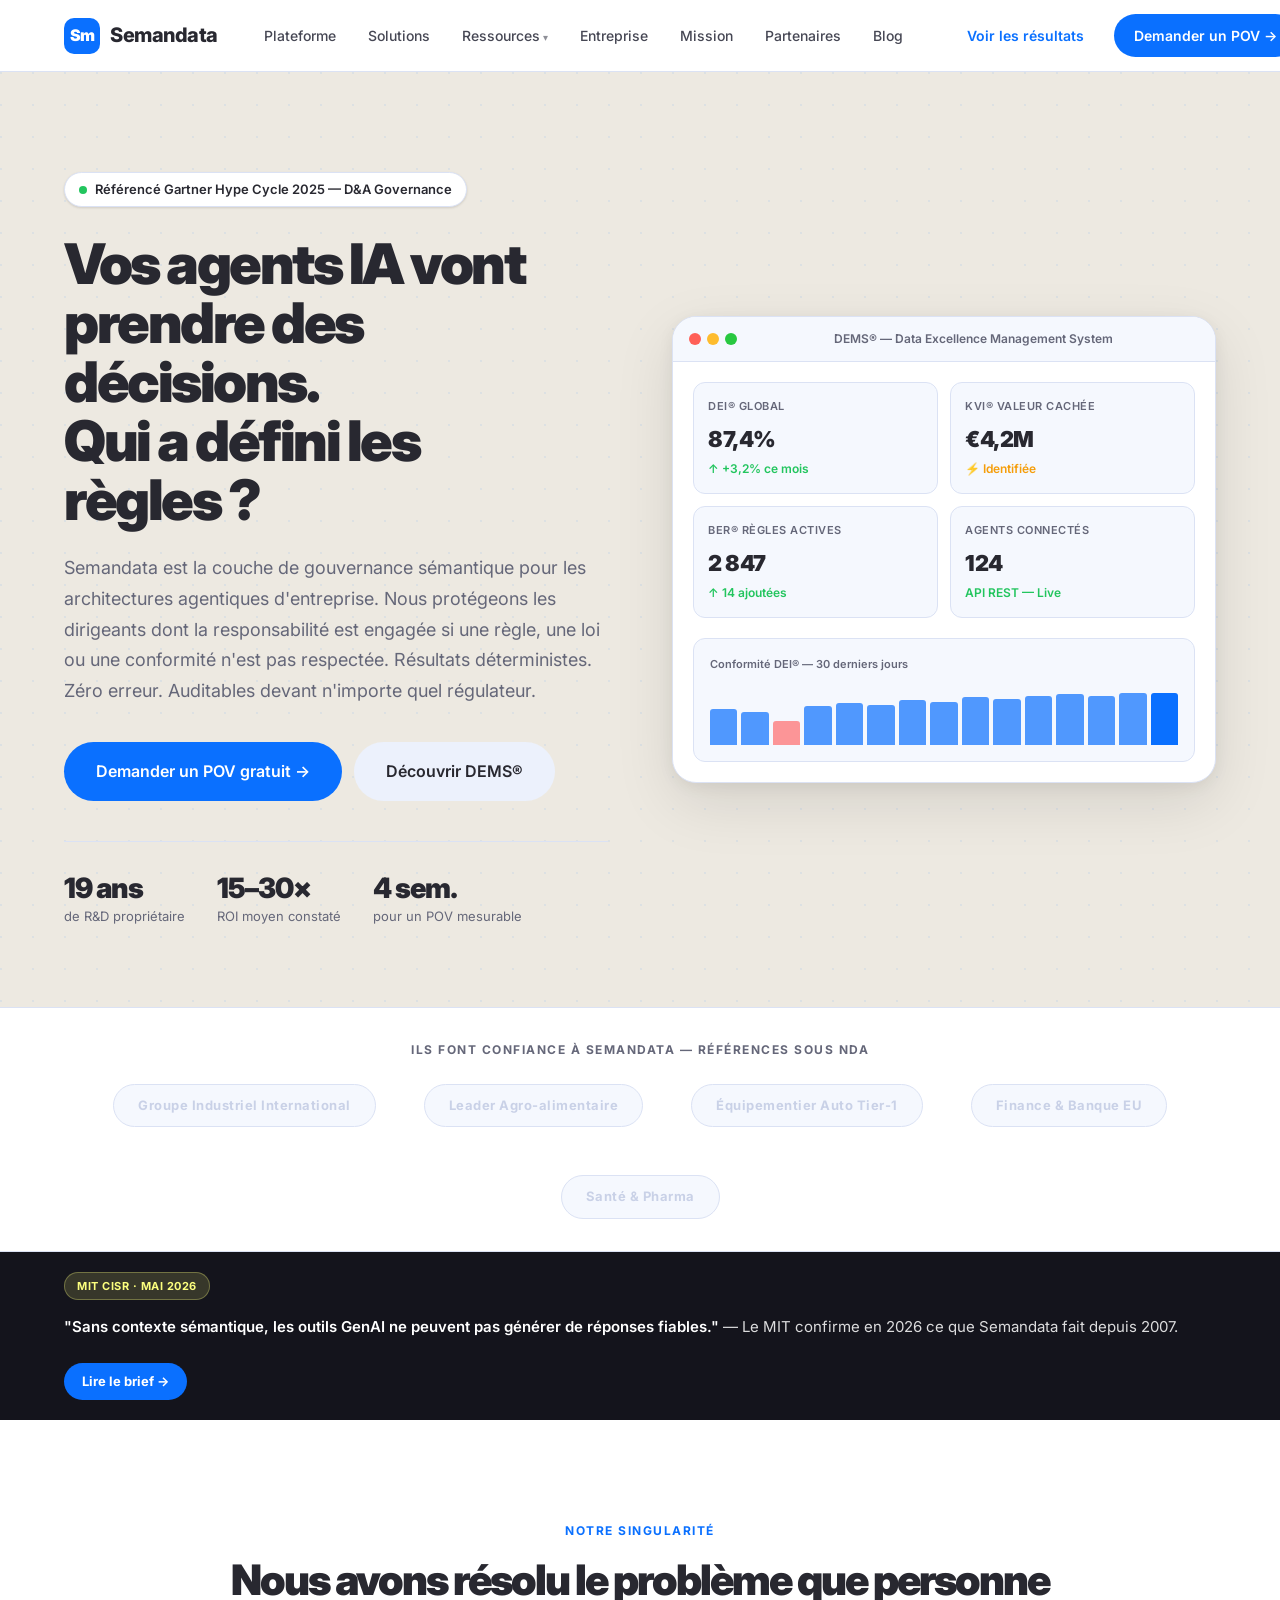
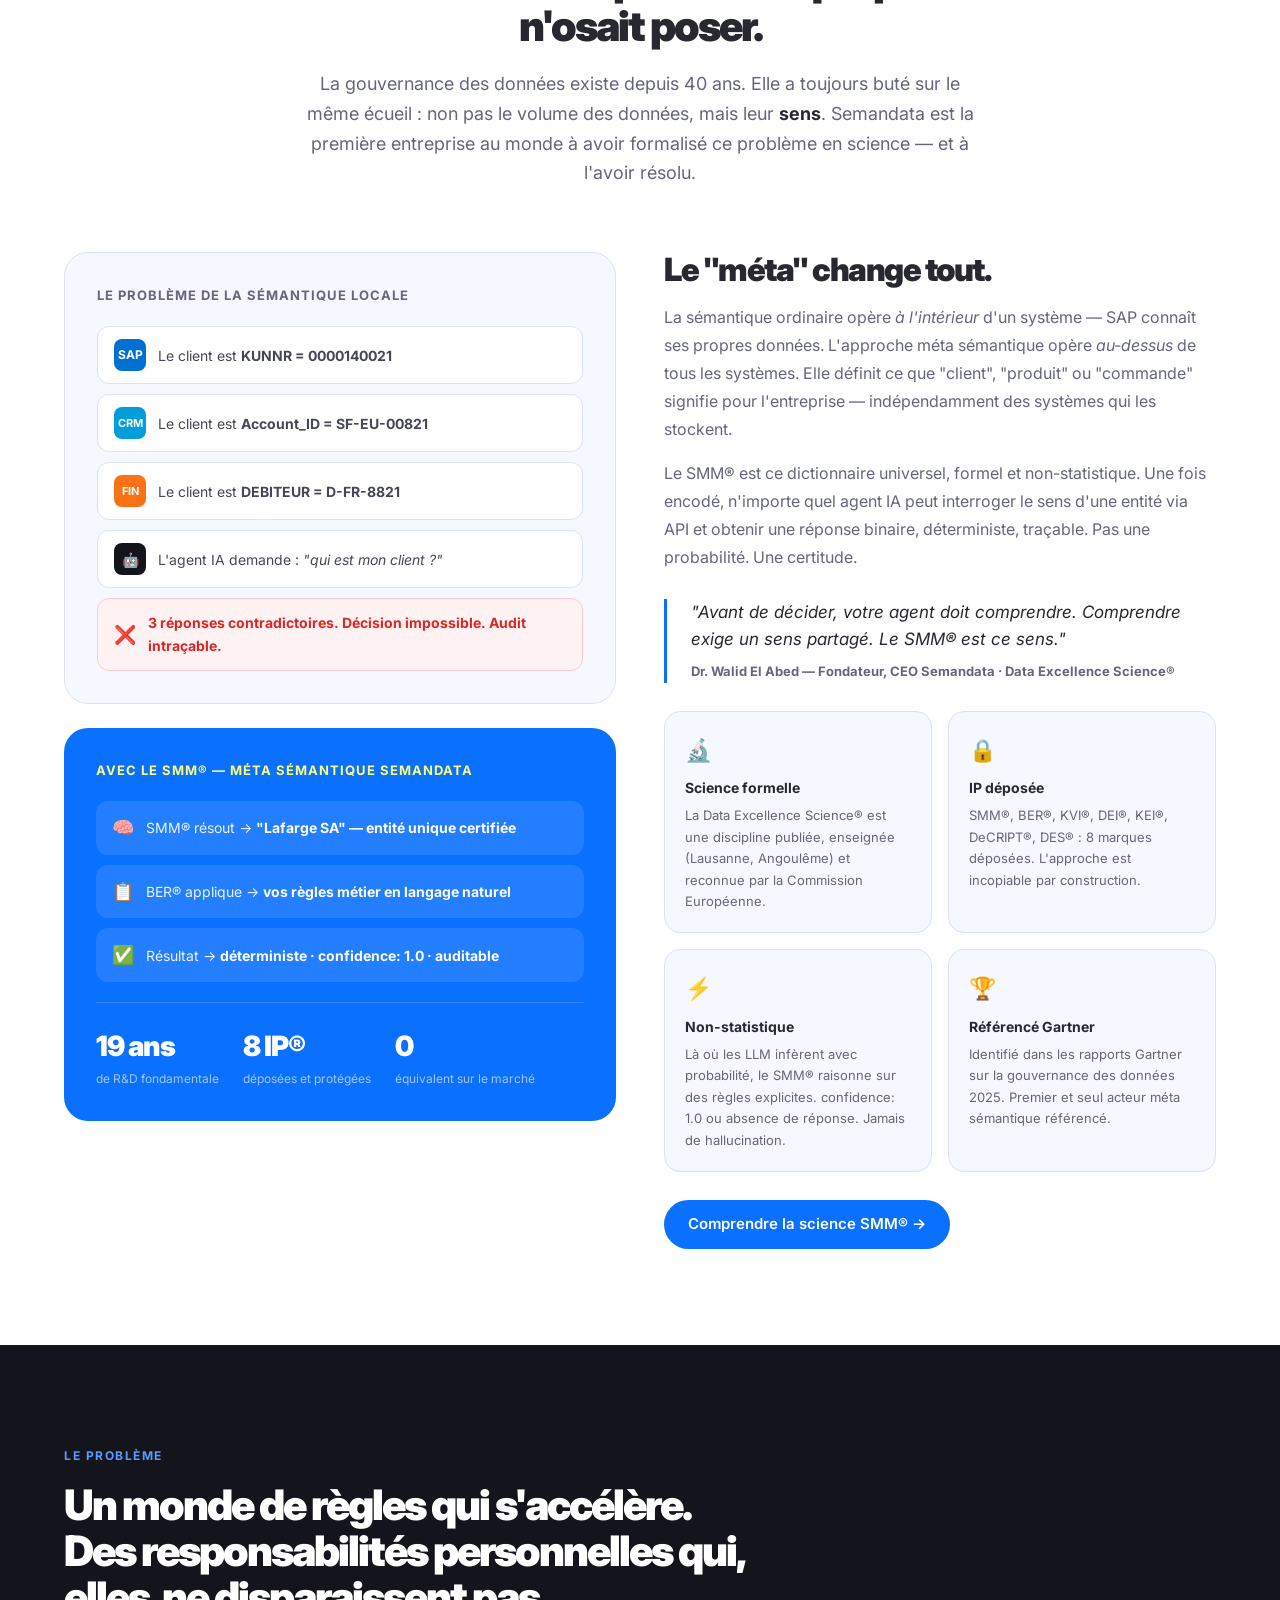
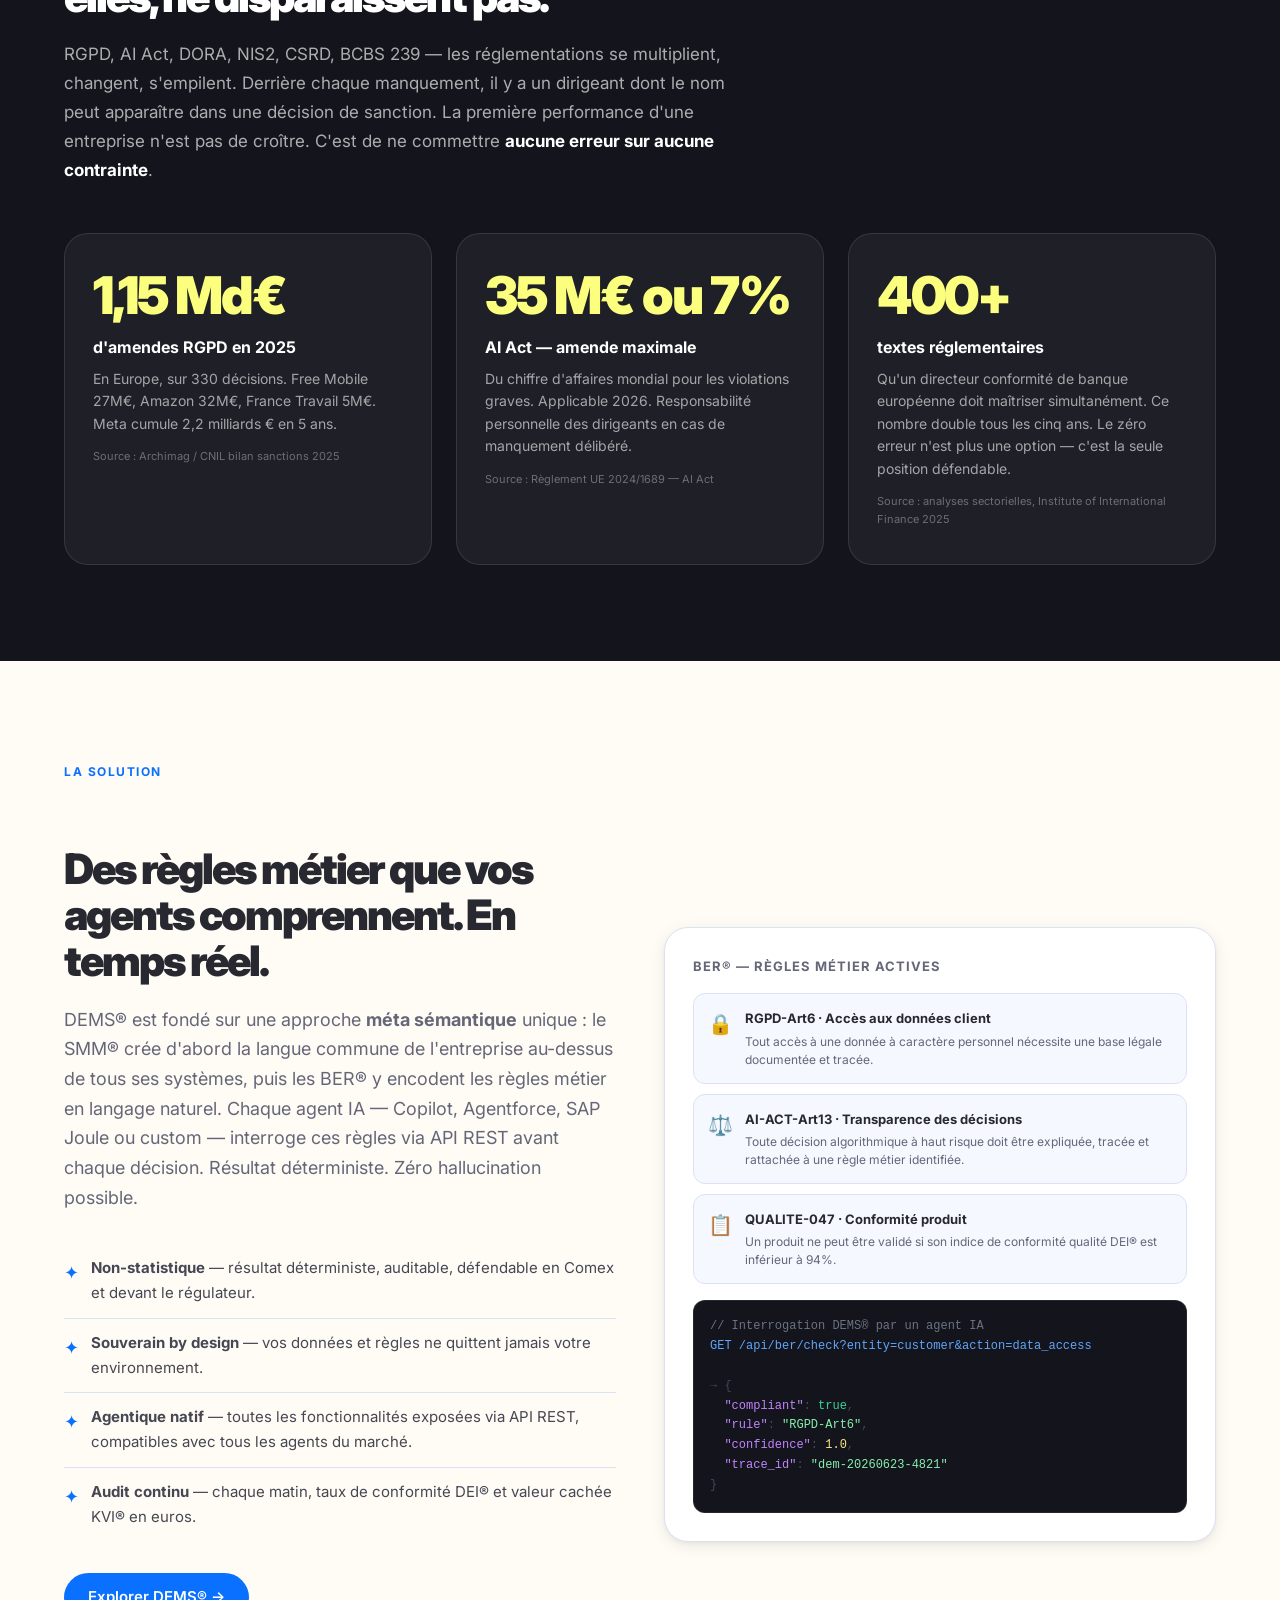
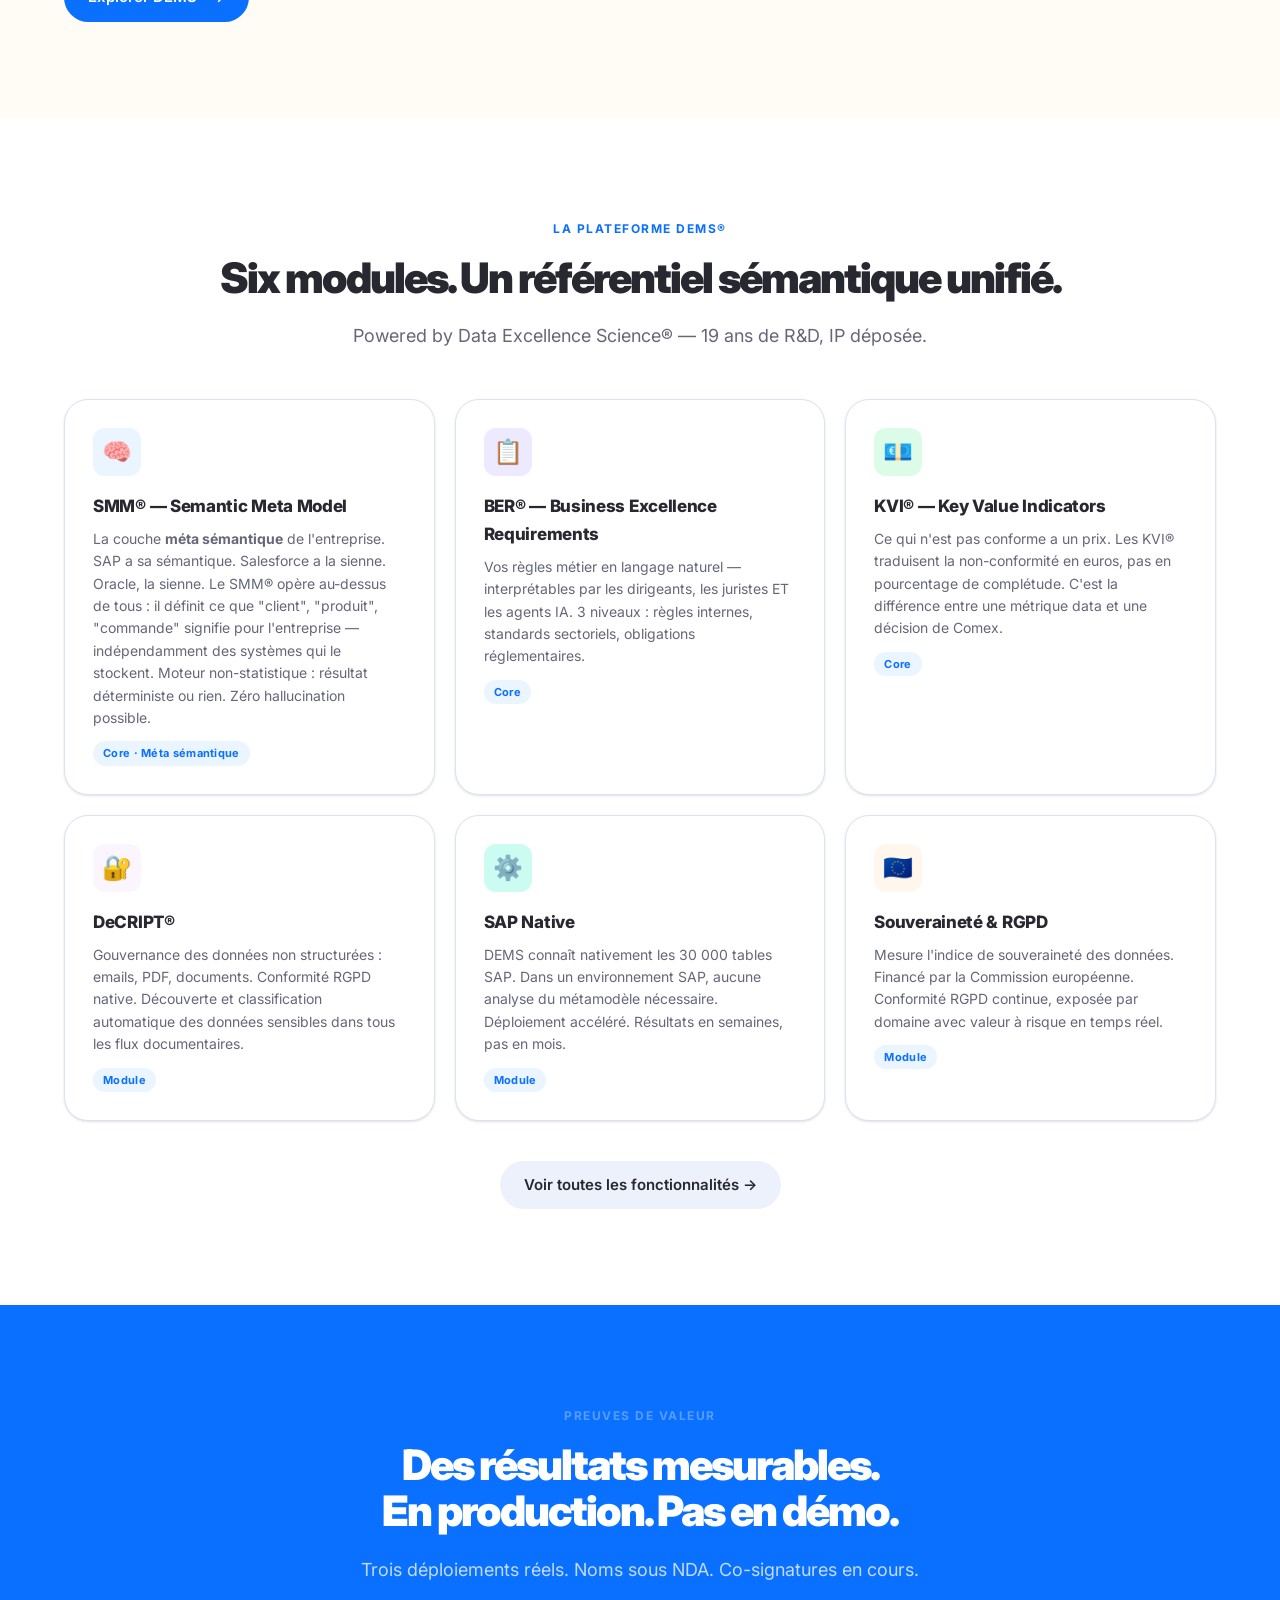
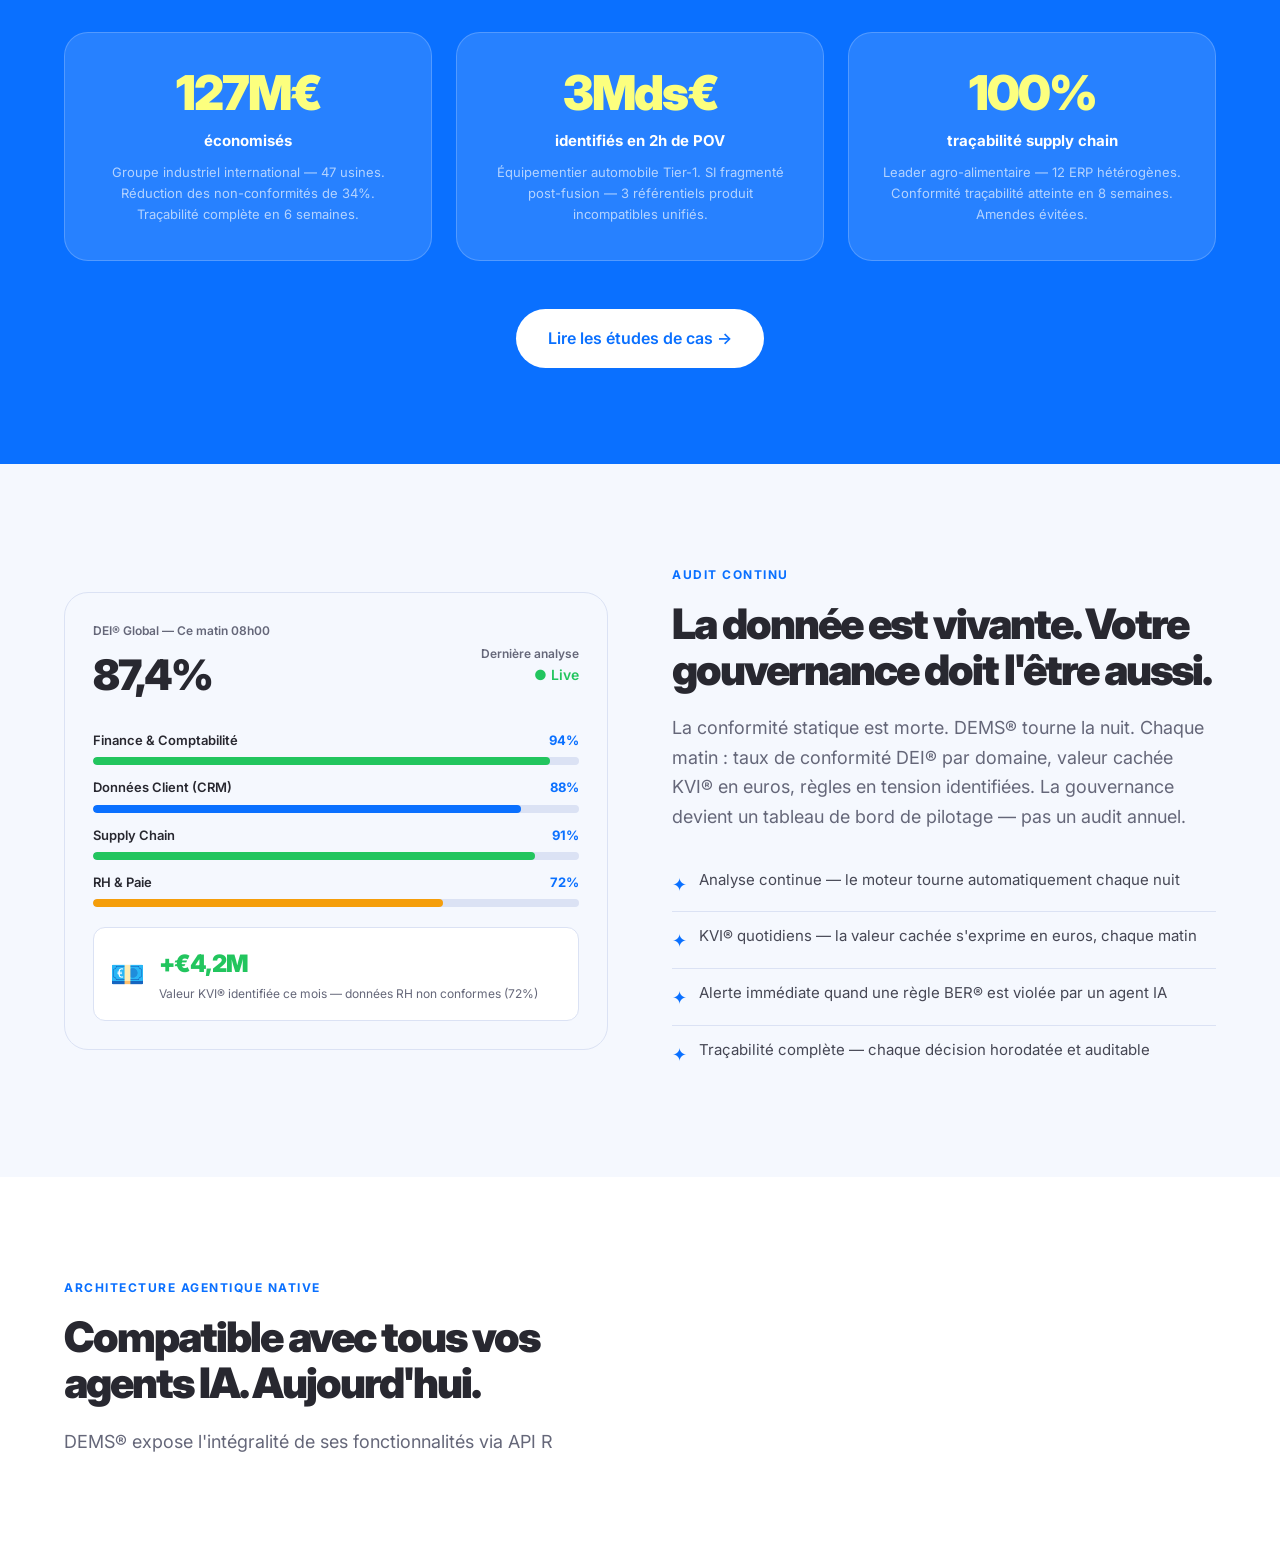
==== index.html @ 56f46e11 "GDE_Reload" ====
<!DOCTYPE html>
<html lang="fr">
<head>
  <meta charset="UTF-8">
  <meta name="viewport" content="width=device-width, initial-scale=1.0">
  <title>Semandata — La gouvernance sémantique pour l'entreprise agentique</title>
  <meta name="description" content="Semandata encode les règles métier de l'entreprise en langage naturel et les expose aux agents IA via API. Déterministe. Souverain. Auditable.">
  <style>
/* ============================================================
   SEMANDATA — Design System (inspiré Alan.fr)
   ============================================================ */

@import url('https://fonts.googleapis.com/css2?family=Inter:wght@400;500;600;700;800;900&display=swap');

:root {
  /* Couleurs primaires */
  --c-blue50:  #ebf5ff;
  --c-blue100: #c7deff;
  --c-blue500: #579dff;
  --c-blue700: #0a70ff;
  --c-blue900: #0057d1;

  /* Neutres */
  --c-heading:   #282830;
  --c-paragraph: #464754;
  --c-caption:   #656779;
  --c-white:     #ffffff;
  --c-cream:     #fffcf5;
  --c-grey50:    #f5f8fe;
  --c-grey100:   #ecf1fc;
  --c-grey200:   #dbe2f4;
  --c-grey300:   #c9d1e7;

  /* Accents */
  --c-indigo500: #5c59f3;
  --c-teal500:   #2aa79c;
  --c-yellow:    #fcff7e;
  --c-green:     #22c55e;
  --c-dark:      #14141c;
  --c-hero-bg:   #ede9e1;

  /* Border radius */
  --r-sm:   8px;
  --r-md:   12px;
  --r-lg:   16px;
  --r-xl:   24px;
  --r-2xl:  32px;
  --r-pill: 100px;

  /* Ombres */
  --shadow-sm: 0 1px 3px rgba(0,0,0,0.08), 0 1px 2px rgba(0,0,0,0.05);
  --shadow-md: 0 4px 16px rgba(0,0,0,0.08), 0 2px 4px rgba(0,0,0,0.04);
  --shadow-lg: 0 20px 60px rgba(0,0,0,0.10), 0 4px 16px rgba(0,0,0,0.06);
}

/* ── Reset ── */
*, *::before, *::after { box-sizing: border-box; margin: 0; padding: 0; }
html { scroll-behavior: smooth; }
body {
  font-family: 'Inter', Helvetica, Arial, sans-serif;
  color: var(--c-paragraph);
  background: var(--c-white);
  line-height: 1.65;
  -webkit-font-smoothing: antialiased;
}
a { text-decoration: none; color: inherit; }
img { max-width: 100%; display: block; }

/* ── Navigation ── */
.nav {
  position: sticky; top: 0; z-index: 100;
  height: 72px;
  background: rgba(255,255,255,0.96);
  backdrop-filter: blur(16px);
  -webkit-backdrop-filter: blur(16px);
  border-bottom: 1px solid var(--c-grey200);
  display: flex; align-items: center;
}
.nav-inner {
  max-width: 1200px; margin: 0 auto; padding: 0 24px;
  width: 100%;
  display: flex; align-items: center; justify-content: space-between; gap: 32px;
}
.nav-logo {
  display: flex; align-items: center; gap: 10px;
  font-size: 20px; font-weight: 800; color: var(--c-heading);
  letter-spacing: -0.5px; flex-shrink: 0;
}
.nav-logo .logo-mark {
  width: 36px; height: 36px; border-radius: 10px;
  background: var(--c-blue700);
  display: flex; align-items: center; justify-content: center;
  color: white; font-weight: 900; font-size: 16px; letter-spacing: -1px;
}
.nav-links {
  display: flex; align-items: center; gap: 4px;
  list-style: none; flex: 1; justify-content: center;
}
.nav-links a {
  padding: 8px 14px; border-radius: var(--r-pill);
  font-size: 14px; font-weight: 500; color: var(--c-paragraph);
  transition: all 0.15s ease;
  white-space: nowrap;
}
.nav-links a:hover { background: var(--c-grey100); color: var(--c-heading); }
.nav-links a.active { background: var(--c-blue50); color: var(--c-blue700); font-weight: 600; }
/* ── Dropdown Ressources ── */
.nav-dropdown { position: relative; }
.nav-dropdown > a::after {
  content: ' ▾'; font-size: 10px; opacity: 0.6;
}
.nav-dropdown-menu {
  display: none;
  position: absolute; top: calc(100% + 8px); left: 50%;
  transform: translateX(-50%);
  background: white; border: 1px solid var(--c-grey200);
  border-radius: var(--r-lg); box-shadow: var(--shadow-lg);
  min-width: 210px; padding: 8px; z-index: 200;
  white-space: nowrap;
}
.nav-dropdown:hover .nav-dropdown-menu { display: block; }
.nav-dropdown-menu a {
  display: block; padding: 10px 14px; border-radius: var(--r-md);
  font-size: 14px; font-weight: 500; color: var(--c-paragraph);
  transition: all 0.15s ease;
}
.nav-dropdown-menu a:hover { background: var(--c-blue50); color: var(--c-blue700); }
.nav-dropdown-menu .dropdown-label {
  font-size: 11px; font-weight: 700; text-transform: uppercase;
  letter-spacing: 1px; color: var(--c-caption); padding: 6px 14px 4px;
}

.nav-cta { display: flex; align-items: center; gap: 12px; flex-shrink: 0; }

/* ── Boutons ── */
.btn {
  display: inline-flex; align-items: center; gap: 8px;
  padding: 12px 24px; border-radius: var(--r-pill);
  font-size: 15px; font-weight: 600; border: none; cursor: pointer;
  transition: all 0.15s ease; text-decoration: none; white-space: nowrap;
}
.btn-primary {
  background: var(--c-blue700); color: white;
}
.btn-primary:hover {
  background: var(--c-blue900);
  transform: translateY(-1px);
  box-shadow: 0 4px 20px rgba(10,112,255,0.35);
}
.btn-secondary {
  background: var(--c-grey100); color: var(--c-heading);
}
.btn-secondary:hover { background: var(--c-grey200); }
.btn-ghost { background: transparent; color: var(--c-blue700); }
.btn-ghost:hover { background: var(--c-blue50); }
.btn-lg { padding: 16px 32px; font-size: 16px; }
.btn-white { background: white; color: var(--c-blue700); }
.btn-white:hover { background: var(--c-blue50); transform: translateY(-1px); box-shadow: 0 4px 20px rgba(0,0,0,0.15); }
.btn-outline-white {
  background: transparent; color: white;
  border: 2px solid rgba(255,255,255,0.4);
}
.btn-outline-white:hover { background: rgba(255,255,255,0.1); border-color: white; }

/* ── Layout ── */
.container { max-width: 1200px; margin: 0 auto; padding: 0 24px; }
.section { padding: 96px 0; }
.section-sm { padding: 64px 0; }
.section-label {
  display: inline-block;
  font-size: 12px; font-weight: 700; letter-spacing: 1.5px;
  text-transform: uppercase; color: var(--c-blue700);
  margin-bottom: 16px;
}
.section-label-light { color: var(--c-blue500); }
.section-title {
  font-size: 42px; font-weight: 900; letter-spacing: -2px;
  color: var(--c-heading); line-height: 1.1;
  margin-bottom: 20px;
}
.section-title-white { color: white; }
.section-subtitle {
  font-size: 18px; color: var(--c-caption); line-height: 1.65;
  max-width: 600px;
}
.section-subtitle-white { color: rgba(255,255,255,0.75); }
.text-center { text-align: center; }
.text-center .section-subtitle { margin: 0 auto; }

/* ── Hero ── */
.hero {
  background: var(--c-hero-bg);
  background-image: radial-gradient(circle at 1px 1px, rgba(10,112,255,0.07) 1px, transparent 0);
  background-size: 32px 32px;
  padding: 100px 0 80px;
  overflow: hidden;
}
.hero-inner {
  max-width: 1200px; margin: 0 auto; padding: 0 24px;
  display: grid; grid-template-columns: 1fr 1fr; gap: 64px; align-items: center;
}
.hero-badge {
  display: inline-flex; align-items: center; gap: 8px;
  background: white; border: 1px solid var(--c-grey200);
  border-radius: var(--r-pill); padding: 6px 14px;
  font-size: 13px; font-weight: 600; color: var(--c-heading);
  margin-bottom: 28px; box-shadow: var(--shadow-sm);
}
.hero-badge .dot { width: 8px; height: 8px; border-radius: 50%; background: var(--c-green); }
.hero h1 {
  font-size: 56px; font-weight: 900; letter-spacing: -2.5px;
  color: var(--c-heading); line-height: 1.05; margin-bottom: 24px;
}
.hero-sub {
  font-size: 18px; color: var(--c-caption); line-height: 1.7; margin-bottom: 36px;
}
.hero-actions { display: flex; gap: 12px; flex-wrap: wrap; margin-bottom: 40px; }
.hero-stats {
  display: flex; gap: 32px; padding-top: 32px;
  border-top: 1px solid var(--c-grey200);
}
.hero-stat-val {
  font-size: 28px; font-weight: 900; color: var(--c-heading);
  letter-spacing: -1px; line-height: 1;
}
.hero-stat-label { font-size: 13px; color: var(--c-caption); margin-top: 4px; }

/* ── Dashboard mockup ── */
.dashboard-mockup {
  background: white; border-radius: var(--r-xl); box-shadow: var(--shadow-lg);
  overflow: hidden; border: 1px solid var(--c-grey200);
  position: relative;
}
.mockup-topbar {
  background: var(--c-grey50); padding: 12px 16px;
  display: flex; align-items: center; gap: 10px;
  border-bottom: 1px solid var(--c-grey200);
}
.mockup-dots { display: flex; gap: 6px; }
.dot-red { width: 12px; height: 12px; border-radius: 50%; background: #ff5f57; }
.dot-orange { width: 12px; height: 12px; border-radius: 50%; background: #febc2e; }
.dot-green { width: 12px; height: 12px; border-radius: 50%; background: #28c840; }
.mockup-title { font-size: 12px; font-weight: 600; color: var(--c-caption); flex: 1; text-align: center; }
.mockup-body { padding: 20px; }
.kpi-grid { display: grid; grid-template-columns: 1fr 1fr; gap: 12px; margin-bottom: 20px; }
.kpi-card {
  background: var(--c-grey50); border-radius: var(--r-md);
  padding: 14px; border: 1px solid var(--c-grey200);
}
.kpi-label { font-size: 11px; font-weight: 600; color: var(--c-caption); text-transform: uppercase; letter-spacing: 0.5px; margin-bottom: 6px; }
.kpi-value { font-size: 22px; font-weight: 900; color: var(--c-heading); letter-spacing: -0.5px; }
.kpi-trend { font-size: 12px; font-weight: 600; color: var(--c-green); margin-top: 2px; }
.chart-area { background: var(--c-grey50); border-radius: var(--r-md); padding: 16px; border: 1px solid var(--c-grey200); }
.chart-label { font-size: 11px; font-weight: 600; color: var(--c-caption); margin-bottom: 12px; }
.bars { display: flex; align-items: flex-end; gap: 4px; height: 60px; }
.bar { flex: 1; background: var(--c-blue700); border-radius: 3px 3px 0 0; opacity: 0.7; }
.bar.active { opacity: 1; background: var(--c-blue700); }
.bar.low { background: #ff6b6b; }

/* ── Logos strip ── */
.logos-strip {
  padding: 32px 0;
  border-top: 1px solid var(--c-grey200);
  border-bottom: 1px solid var(--c-grey200);
  background: var(--c-white);
}
.logos-label {
  font-size: 12px; font-weight: 700; text-transform: uppercase;
  letter-spacing: 1.5px; color: var(--c-caption); text-align: center; margin-bottom: 24px;
}
.logos-row {
  display: flex; align-items: center; justify-content: center;
  gap: 48px; flex-wrap: wrap;
}
.logo-pill {
  background: var(--c-grey50); border: 1px solid var(--c-grey200);
  border-radius: var(--r-pill); padding: 10px 24px;
  font-size: 13px; font-weight: 700; color: var(--c-grey300); letter-spacing: 0.5px;
}

/* ── Problem section ── */
.section-dark {
  background: var(--c-dark);
  padding: 96px 0;
}
.stat-cards { display: grid; grid-template-columns: repeat(3, 1fr); gap: 24px; margin-top: 48px; }
.stat-card {
  background: rgba(255,255,255,0.05); border: 1px solid rgba(255,255,255,0.1);
  border-radius: var(--r-xl); padding: 36px 28px;
}
.stat-number {
  font-size: 52px; font-weight: 900; color: var(--c-yellow);
  letter-spacing: -2px; line-height: 1; margin-bottom: 12px;
}
.stat-title { font-size: 16px; font-weight: 700; color: white; margin-bottom: 8px; }
.stat-desc { font-size: 14px; color: rgba(255,255,255,0.6); line-height: 1.6; }
.stat-source { font-size: 11px; color: rgba(255,255,255,0.35); margin-top: 12px; }

/* ── Solution section ── */
.solution-grid {
  display: grid; grid-template-columns: 1fr 1fr; gap: 48px; align-items: center; margin-top: 48px;
}
.ber-panel {
  background: white; border-radius: var(--r-xl); padding: 28px;
  box-shadow: var(--shadow-md); border: 1px solid var(--c-grey200);
}
.ber-panel-title { font-size: 13px; font-weight: 700; color: var(--c-caption); text-transform: uppercase; letter-spacing: 1px; margin-bottom: 16px; }
.ber-rule {
  display: flex; align-items: flex-start; gap: 12px;
  padding: 14px; background: var(--c-grey50); border-radius: var(--r-md);
  border: 1px solid var(--c-grey200); margin-bottom: 10px;
}
.ber-icon { font-size: 20px; flex-shrink: 0; }
.ber-rule-title { font-size: 13px; font-weight: 700; color: var(--c-heading); margin-bottom: 3px; }
.ber-rule-text { font-size: 12px; color: var(--c-caption); line-height: 1.5; }
.code-block {
  background: #14141c; border-radius: var(--r-md); padding: 16px;
  font-family: 'Courier New', monospace; font-size: 12px; margin-top: 16px;
  border: 1px solid rgba(255,255,255,0.08);
}
.code-comment { color: #6b7280; }
.code-get { color: #60a5fa; }
.code-string { color: #86efac; }
.code-key { color: #c084fc; }
.code-val { color: #fde68a; }
.code-bool { color: #34d399; }

/* ── Modules grid ── */
.modules-grid {
  display: grid; grid-template-columns: repeat(3, 1fr); gap: 20px; margin-top: 48px;
}
.module-card {
  background: white; border: 1px solid var(--c-grey200);
  border-radius: var(--r-xl); padding: 28px;
  transition: all 0.2s ease; box-shadow: var(--shadow-sm);
}
.module-card:hover { box-shadow: var(--shadow-lg); transform: translateY(-2px); }
.module-icon {
  width: 48px; height: 48px; border-radius: var(--r-md);
  display: flex; align-items: center; justify-content: center;
  font-size: 24px; margin-bottom: 16px;
}
.module-icon.blue { background: var(--c-blue50); }
.module-icon.indigo { background: #ede9ff; }
.module-icon.green { background: #dcfce7; }
.module-icon.teal { background: #ccfbf1; }
.module-icon.orange { background: #fff7ed; }
.module-icon.violet { background: #faf5ff; }
.module-name { font-size: 17px; font-weight: 800; color: var(--c-heading); margin-bottom: 8px; letter-spacing: -0.3px; }
.module-desc { font-size: 14px; color: var(--c-caption); line-height: 1.6; }
.module-tag {
  display: inline-block; margin-top: 12px;
  font-size: 11px; font-weight: 700; padding: 3px 10px;
  border-radius: var(--r-pill); background: var(--c-blue50); color: var(--c-blue700);
  letter-spacing: 0.3px;
}

/* ── ROI section ── */
.section-blue { background: var(--c-blue700); padding: 96px 0; }
.roi-grid { display: grid; grid-template-columns: repeat(3, 1fr); gap: 24px; margin-top: 48px; }
.roi-card {
  background: rgba(255,255,255,0.12); border: 1px solid rgba(255,255,255,0.2);
  border-radius: var(--r-xl); padding: 36px 28px; text-align: center;
}
.roi-number {
  font-size: 48px; font-weight: 900; color: var(--c-yellow);
  letter-spacing: -2px; line-height: 1; margin-bottom: 12px;
}
.roi-title { font-size: 15px; font-weight: 700; color: white; margin-bottom: 8px; }
.roi-desc { font-size: 13px; color: rgba(255,255,255,0.65); line-height: 1.6; }

/* ── Feature sections ── */
.feature-grid {
  display: grid; grid-template-columns: 1fr 1fr; gap: 64px; align-items: center;
}
.feature-list { list-style: none; margin-top: 24px; }
.feature-list li {
  display: flex; align-items: flex-start; gap: 12px;
  padding: 12px 0; border-bottom: 1px solid var(--c-grey200);
  font-size: 15px; color: var(--c-paragraph);
}
.feature-list li:last-child { border-bottom: none; }
.feature-check { color: var(--c-blue700); font-size: 18px; flex-shrink: 0; margin-top: 2px; }
.conformity-panel {
  background: var(--c-grey50); border-radius: var(--r-xl); padding: 28px;
  border: 1px solid var(--c-grey200);
}
.conformity-header { display: flex; justify-content: space-between; align-items: center; margin-bottom: 20px; }
.conformity-score { font-size: 42px; font-weight: 900; color: var(--c-heading); letter-spacing: -2px; }
.conformity-label { font-size: 12px; font-weight: 600; color: var(--c-caption); }
.conf-bar-row { margin-bottom: 12px; }
.conf-bar-label { display: flex; justify-content: space-between; font-size: 13px; margin-bottom: 6px; }
.conf-bar-label span:first-child { font-weight: 600; color: var(--c-heading); }
.conf-bar-label span:last-child { font-weight: 700; color: var(--c-blue700); }
.conf-bar-track { height: 8px; background: var(--c-grey200); border-radius: 4px; overflow: hidden; }
.conf-bar-fill { height: 100%; border-radius: 4px; background: var(--c-blue700); }
.conf-bar-fill.good { background: var(--c-green); }
.conf-bar-fill.warn { background: #f59e0b; }
.kvi-highlight {
  margin-top: 20px; padding: 16px;
  background: white; border-radius: var(--r-md);
  border: 1px solid var(--c-grey200); display: flex; align-items: center; gap: 14px;
}
.kvi-icon { font-size: 28px; }
.kvi-val { font-size: 24px; font-weight: 900; color: var(--c-green); letter-spacing: -1px; }
.kvi-lbl { font-size: 12px; color: var(--c-caption); }

/* ── Integrations ── */
.integration-list { display: grid; grid-template-columns: 1fr 1fr; gap: 12px; margin-top: 24px; }
.integration-item {
  display: flex; align-items: center; gap: 12px;
  padding: 14px 16px; background: white;
  border: 1px solid var(--c-grey200); border-radius: var(--r-md);
  font-size: 14px; font-weight: 600; color: var(--c-heading);
  box-shadow: var(--shadow-sm);
}
.integration-icon { font-size: 22px; }

/* ── Testimonials ── */
.testimonials-grid { display: grid; grid-template-columns: repeat(3, 1fr); gap: 24px; margin-top: 48px; }
.testimonial-card {
  background: white; border: 1px solid var(--c-grey200);
  border-radius: var(--r-xl); padding: 32px;
  box-shadow: var(--shadow-md); display: flex; flex-direction: column;
}
.testimonial-quote {
  font-size: 15px; color: var(--c-paragraph); line-height: 1.7;
  font-style: italic; flex: 1; margin-bottom: 24px;
}
.testimonial-quote::before { content: '"'; font-size: 48px; color: var(--c-blue700); line-height: 0.5; display: block; margin-bottom: 16px; font-style: normal; }
.testimonial-author { border-top: 1px solid var(--c-grey200); padding-top: 16px; }
.testimonial-name { font-size: 14px; font-weight: 700; color: var(--c-heading); }
.testimonial-role { font-size: 13px; color: var(--c-caption); }
.testimonial-metric {
  display: inline-block; margin-top: 10px;
  background: var(--c-blue50); color: var(--c-blue700);
  font-size: 13px; font-weight: 800; padding: 4px 12px;
  border-radius: var(--r-pill);
}

/* ── Why Now ── */
.why-grid { display: grid; grid-template-columns: 1fr 1fr; gap: 20px; margin-top: 48px; }
.why-card {
  border-radius: var(--r-xl); padding: 32px;
  border: 1px solid var(--c-grey200); background: white;
  box-shadow: var(--shadow-sm);
}
.why-card.highlight { background: var(--c-blue700); border-color: var(--c-blue700); }
.why-number { font-size: 40px; font-weight: 900; letter-spacing: -1px; color: var(--c-grey200); margin-bottom: 16px; }
.why-card.highlight .why-number { color: rgba(255,255,255,0.3); }
.why-title { font-size: 20px; font-weight: 800; color: var(--c-heading); margin-bottom: 10px; letter-spacing: -0.5px; }
.why-card.highlight .why-title { color: white; }
.why-text { font-size: 14px; color: var(--c-caption); line-height: 1.65; }
.why-card.highlight .why-text { color: rgba(255,255,255,0.75); }
.why-badge {
  display: inline-block; margin-top: 14px;
  background: var(--c-yellow); color: var(--c-dark);
  font-size: 11px; font-weight: 800; padding: 4px 12px;
  border-radius: var(--r-pill); letter-spacing: 0.3px;
}

/* ── Editions/Versions ── */
.editions-grid { display: grid; grid-template-columns: repeat(3, 1fr); gap: 24px; margin-top: 48px; }
.edition-card {
  background: white; border: 1px solid var(--c-grey200);
  border-radius: var(--r-xl); padding: 32px;
  display: flex; flex-direction: column;
  box-shadow: var(--shadow-sm); position: relative; overflow: hidden;
}
.edition-card.featured {
  border-color: var(--c-blue700);
  box-shadow: 0 0 0 2px var(--c-blue700), var(--shadow-lg);
}
.edition-badge {
  position: absolute; top: 16px; right: 16px;
  background: var(--c-blue700); color: white;
  font-size: 11px; font-weight: 700; padding: 3px 10px;
  border-radius: var(--r-pill); letter-spacing: 0.3px;
}
.edition-name { font-size: 22px; font-weight: 900; color: var(--c-heading); margin-bottom: 8px; letter-spacing: -0.5px; }
.edition-tagline { font-size: 14px; color: var(--c-caption); margin-bottom: 24px; line-height: 1.6; }
.edition-features { list-style: none; flex: 1; }
.edition-features li {
  display: flex; align-items: flex-start; gap: 10px;
  font-size: 14px; color: var(--c-paragraph); padding: 8px 0;
  border-bottom: 1px solid var(--c-grey100);
}
.edition-features li:last-child { border-bottom: none; }
.ef-check { color: var(--c-blue700); font-weight: 700; flex-shrink: 0; }
.edition-cta { margin-top: 24px; }
.edition-cta .btn { width: 100%; justify-content: center; }

/* ── CTA Banner ── */
.cta-banner { background: var(--c-cream); padding: 96px 0; text-align: center; }
.cta-banner h2 { font-size: 46px; font-weight: 900; color: var(--c-heading); letter-spacing: -2px; margin-bottom: 16px; }
.cta-banner p { font-size: 18px; color: var(--c-caption); max-width: 560px; margin: 0 auto 36px; }
.cta-actions { display: flex; gap: 12px; justify-content: center; flex-wrap: wrap; }

/* ── Footer ── */
.footer {
  background: var(--c-dark); padding: 64px 0 32px;
}
.footer-grid {
  display: grid; grid-template-columns: 2fr 1fr 1fr 1fr 1fr;
  gap: 40px; padding-bottom: 48px;
  border-bottom: 1px solid rgba(255,255,255,0.1);
}
.footer-brand { font-size: 20px; font-weight: 800; color: white; margin-bottom: 12px; }
.footer-tagline { font-size: 13px; color: rgba(255,255,255,0.5); line-height: 1.65; }
.footer-col-title { font-size: 12px; font-weight: 700; text-transform: uppercase; letter-spacing: 1px; color: rgba(255,255,255,0.4); margin-bottom: 16px; }
.footer-links { list-style: none; }
.footer-links li { margin-bottom: 10px; }
.footer-links a { font-size: 14px; color: rgba(255,255,255,0.6); transition: color 0.15s; }
.footer-links a:hover { color: white; }
.footer-bottom {
  padding-top: 28px;
  display: flex; justify-content: space-between; align-items: flex-start;
  gap: 16px; flex-wrap: wrap;
}
.footer-copy { font-size: 12px; color: rgba(255,255,255,0.3); line-height: 1.8; }
.footer-ip { font-size: 11px; color: rgba(255,255,255,0.2); margin-top: 6px; }

/* ── Page hero (sous-pages) ── */
.page-hero {
  background: var(--c-hero-bg);
  background-image: radial-gradient(circle at 1px 1px, rgba(10,112,255,0.07) 1px, transparent 0);
  background-size: 32px 32px;
  padding: 80px 0;
}
.page-hero .section-label { margin-bottom: 12px; }
.page-hero h1 { font-size: 48px; font-weight: 900; letter-spacing: -2px; color: var(--c-heading); line-height: 1.05; margin-bottom: 20px; }
.page-hero p { font-size: 18px; color: var(--c-caption); max-width: 640px; line-height: 1.7; }

/* ── Team cards ── */
.team-grid { display: grid; grid-template-columns: repeat(3, 1fr); gap: 24px; margin-top: 48px; }
.team-card {
  background: white; border: 1px solid var(--c-grey200);
  border-radius: var(--r-xl); padding: 28px;
  box-shadow: var(--shadow-sm);
}
.team-avatar {
  width: 60px; height: 60px; border-radius: 50%;
  background: var(--c-blue700);
  display: flex; align-items: center; justify-content: center;
  font-size: 22px; font-weight: 900; color: white;
  margin-bottom: 16px; letter-spacing: -1px;
}
.team-name { font-size: 17px; font-weight: 800; color: var(--c-heading); margin-bottom: 4px; }
.team-role { font-size: 13px; font-weight: 600; color: var(--c-blue700); margin-bottom: 10px; }
.team-bio { font-size: 13px; color: var(--c-caption); line-height: 1.6; }

/* ── Timeline ── */
.timeline { position: relative; margin-top: 48px; }
.timeline::before {
  content: ''; position: absolute; left: 120px; top: 0; bottom: 0;
  width: 2px; background: var(--c-grey200);
}
.timeline-item { display: flex; gap: 32px; padding-bottom: 40px; position: relative; }
.timeline-year { width: 88px; flex-shrink: 0; text-align: right; font-size: 13px; font-weight: 700; color: var(--c-blue700); padding-top: 2px; }
.timeline-dot {
  width: 20px; height: 20px; border-radius: 50%;
  background: var(--c-blue700); border: 3px solid white;
  box-shadow: 0 0 0 2px var(--c-blue700);
  flex-shrink: 0; margin-top: 1px; margin-left: -10px; position: relative; z-index: 1;
  left: 10px;
}
.timeline-content { padding-top: 0; }
.timeline-title { font-size: 16px; font-weight: 700; color: var(--c-heading); margin-bottom: 4px; }
.timeline-text { font-size: 14px; color: var(--c-caption); line-height: 1.6; }

/* ── Manifesto ── */
.manifesto-block {
  border-left: 4px solid var(--c-blue700);
  padding: 20px 24px; margin-bottom: 24px;
  background: var(--c-blue50); border-radius: 0 var(--r-md) var(--r-md) 0;
}
.manifesto-block p { font-size: 16px; color: var(--c-heading); line-height: 1.7; font-weight: 500; }

/* ── GTM ── */
.gtm-grid { display: grid; grid-template-columns: 1fr 1fr; gap: 24px; margin-top: 48px; }
.gtm-card {
  background: white; border: 1px solid var(--c-grey200);
  border-radius: var(--r-xl); padding: 28px; box-shadow: var(--shadow-sm);
}
.gtm-icon { font-size: 32px; margin-bottom: 16px; }
.gtm-title { font-size: 18px; font-weight: 800; color: var(--c-heading); margin-bottom: 10px; }
.gtm-text { font-size: 14px; color: var(--c-caption); line-height: 1.65; }
.channel-list { list-style: none; margin-top: 16px; }
.channel-list li {
  display: flex; align-items: center; gap: 10px;
  font-size: 14px; color: var(--c-paragraph); padding: 8px 0;
  border-bottom: 1px solid var(--c-grey100);
}
.channel-list li::before { content: '→'; color: var(--c-blue700); font-weight: 700; }

/* ── Segment cards ── */
.segments-grid { display: grid; grid-template-columns: repeat(4, 1fr); gap: 16px; margin-top: 40px; }
.segment-card {
  background: white; border: 1px solid var(--c-grey200);
  border-radius: var(--r-xl); padding: 24px; text-align: center; box-shadow: var(--shadow-sm);
}
.segment-icon { font-size: 36px; margin-bottom: 12px; }
.segment-name { font-size: 15px; font-weight: 800; color: var(--c-heading); margin-bottom: 6px; }
.segment-desc { font-size: 13px; color: var(--c-caption); line-height: 1.5; }
.segment-reg { font-size: 11px; font-weight: 700; color: var(--c-blue700); margin-top: 10px; }

/* ── POV process ── */
.pov-steps { display: grid; grid-template-columns: repeat(4, 1fr); gap: 16px; margin-top: 40px; }
.pov-step {
  text-align: center; padding: 28px 20px;
  background: white; border: 1px solid var(--c-grey200);
  border-radius: var(--r-xl); position: relative; box-shadow: var(--shadow-sm);
}
.pov-num {
  width: 40px; height: 40px; border-radius: 50%;
  background: var(--c-blue700); color: white;
  font-size: 16px; font-weight: 900;
  display: flex; align-items: center; justify-content: center;
  margin: 0 auto 16px;
}
.pov-week { font-size: 11px; font-weight: 700; color: var(--c-blue700); text-transform: uppercase; letter-spacing: 1px; margin-bottom: 8px; }
.pov-title { font-size: 15px; font-weight: 700; color: var(--c-heading); margin-bottom: 8px; }
.pov-text { font-size: 13px; color: var(--c-caption); line-height: 1.6; }

/* ── Responsive ── */
@media (max-width: 1024px) {
  .hero-inner { grid-template-columns: 1fr; }
  .dashboard-mockup { max-width: 480px; }
  .stat-cards, .roi-grid { grid-template-columns: 1fr 1fr; }
  .modules-grid { grid-template-columns: 1fr 1fr; }
  .testimonials-grid { grid-template-columns: 1fr 1fr; }
  .footer-grid { grid-template-columns: 1fr 1fr 1fr; }
  .segments-grid { grid-template-columns: 1fr 1fr; }
  .pov-steps { grid-template-columns: 1fr 1fr; }
}
@media (max-width: 768px) {
  .nav-links { display: none; }
  .section-title { font-size: 32px; }
  .hero h1 { font-size: 38px; }
  .stat-cards, .modules-grid, .roi-grid, .testimonials-grid, .editions-grid, .why-grid, .solution-grid, .feature-grid, .gtm-grid { grid-template-columns: 1fr; }
  .team-grid { grid-template-columns: 1fr 1fr; }
  .footer-grid { grid-template-columns: 1fr 1fr; }
  .timeline::before { left: 0; }
  .timeline-year { display: none; }
  .segments-grid { grid-template-columns: 1fr 1fr; }
  .pov-steps { grid-template-columns: 1fr 1fr; }
}
</style>
</head>
<body>

<!-- ── Navigation ── -->
<nav class="nav">
  <div class="nav-inner">
    <a href="index.html" class="nav-logo">
      <div class="logo-mark">Sm</div>
      Semandata
    </a>
    <ul class="nav-links">
      <li><a href="plateforme.html">Plateforme</a></li>
      <li><a href="solutions.html">Solutions</a></li>
      <li class="nav-dropdown">
      <a href="ressources.html">Ressources</a>
      <div class="nav-dropdown-menu">
        <div class="dropdown-label">Ressources</div>
        <a href="ressources.html#temoignages">Témoignages clients</a>
        <a href="ressources.html#insights">Références &amp; Insights</a>
        <a href="ressources.html#guides">Guides pratiques</a>
        <a href="ressources.html#articles">Articles</a>
      </div>
    </li>
      <li><a href="entreprise.html">Entreprise</a></li>
      <li><a href="mission.html">Mission</a></li>
      <li><a href="gotomarket.html">Partenaires</a></li>
      <li><a href="blog.html">Blog</a></li>
    </ul>
    <div class="nav-cta">
      <a href="ressources.html" class="btn btn-ghost" style="font-size:14px;padding:10px 18px;">Voir les résultats</a>
      <a href="mailto:contact@semandata.com?subject=Demande de POV Semandata" class="btn btn-primary" style="font-size:14px;padding:10px 20px;">Demander un POV →</a>
    </div>
  </div>
</nav>

<!-- ── Hero ── -->
<section class="hero">
  <div class="hero-inner">
    <div>
      <div class="hero-badge">
        <span class="dot"></span>
        Référencé Gartner Hype Cycle 2025 — D&A Governance
      </div>
      <h1>Vos agents IA vont prendre des décisions.<br>Qui a défini les règles&nbsp;?</h1>
      <p class="hero-sub">Semandata est la couche de gouvernance sémantique pour les architectures agentiques d'entreprise. Nous protégeons les dirigeants dont la responsabilité est engagée si une règle, une loi ou une conformité n'est pas respectée. Résultats déterministes. Zéro erreur. Auditables devant n'importe quel régulateur.</p>
      <div class="hero-actions">
        <a href="mailto:contact@semandata.com?subject=Demande de POV Semandata" class="btn btn-primary btn-lg">Demander un POV gratuit →</a>
        <a href="plateforme.html" class="btn btn-secondary btn-lg">Découvrir DEMS®</a>
      </div>
      <div class="hero-stats">
        <div>
          <div class="hero-stat-val">19 ans</div>
          <div class="hero-stat-label">de R&D propriétaire</div>
        </div>
        <div>
          <div class="hero-stat-val">15–30×</div>
          <div class="hero-stat-label">ROI moyen constaté</div>
        </div>
        <div>
          <div class="hero-stat-val">4 sem.</div>
          <div class="hero-stat-label">pour un POV mesurable</div>
        </div>
      </div>
    </div>
    <!-- Dashboard mockup -->
    <div class="dashboard-mockup">
      <div class="mockup-topbar">
        <div class="mockup-dots">
          <div class="dot-red"></div>
          <div class="dot-orange"></div>
          <div class="dot-green"></div>
        </div>
        <div class="mockup-title">DEMS® — Data Excellence Management System</div>
      </div>
      <div class="mockup-body">
        <div class="kpi-grid">
          <div class="kpi-card">
            <div class="kpi-label">DEI® Global</div>
            <div class="kpi-value">87,4%</div>
            <div class="kpi-trend">↑ +3,2% ce mois</div>
          </div>
          <div class="kpi-card">
            <div class="kpi-label">KVI® Valeur cachée</div>
            <div class="kpi-value">€4,2M</div>
            <div class="kpi-trend" style="color:#f59e0b;">⚡ Identifiée</div>
          </div>
          <div class="kpi-card">
            <div class="kpi-label">BER® Règles actives</div>
            <div class="kpi-value">2 847</div>
            <div class="kpi-trend">↑ 14 ajoutées</div>
          </div>
          <div class="kpi-card">
            <div class="kpi-label">Agents connectés</div>
            <div class="kpi-value">124</div>
            <div class="kpi-trend">API REST — Live</div>
          </div>
        </div>
        <div class="chart-area">
          <div class="chart-label">Conformité DEI® — 30 derniers jours</div>
          <div class="bars">
            <div class="bar" style="height:60%"></div>
            <div class="bar" style="height:55%"></div>
            <div class="bar low" style="height:40%"></div>
            <div class="bar" style="height:65%"></div>
            <div class="bar" style="height:70%"></div>
            <div class="bar" style="height:68%"></div>
            <div class="bar" style="height:75%"></div>
            <div class="bar" style="height:72%"></div>
            <div class="bar" style="height:80%"></div>
            <div class="bar" style="height:78%"></div>
            <div class="bar" style="height:83%"></div>
            <div class="bar" style="height:85%"></div>
            <div class="bar" style="height:82%"></div>
            <div class="bar" style="height:88%"></div>
            <div class="bar active" style="height:87%"></div>
          </div>
        </div>
      </div>
    </div>
  </div>
</section>

<!-- ── Logos strip ── -->
<div class="logos-strip">
  <div class="container">
    <p class="logos-label">Ils font confiance à Semandata — références sous NDA</p>
    <div class="logos-row">
      <div class="logo-pill">Groupe Industriel International</div>
      <div class="logo-pill">Leader Agro-alimentaire</div>
      <div class="logo-pill">Équipementier Auto Tier-1</div>
      <div class="logo-pill">Finance & Banque EU</div>
      <div class="logo-pill">Santé & Pharma</div>
    </div>
  </div>
</div>

<!-- ── Bandeau MIT validation ── -->
<div style="background:var(--c-dark);padding:0;">
  <div style="max-width:1200px;margin:0 auto;padding:20px 24px;display:flex;align-items:center;justify-content:space-between;gap:24px;flex-wrap:wrap;">
    <div style="display:flex;align-items:center;gap:16px;flex-wrap:wrap;">
      <div style="display:inline-flex;align-items:center;gap:6px;background:rgba(252,255,126,0.15);border:1px solid rgba(252,255,126,0.3);border-radius:var(--r-pill);padding:4px 12px;font-size:11px;font-weight:700;color:var(--c-yellow);letter-spacing:0.5px;text-transform:uppercase;flex-shrink:0;">MIT CISR · Mai 2026</div>
      <span style="font-size:15px;color:rgba(255,255,255,0.85);line-height:1.5;"><em style="font-style:normal;color:white;font-weight:600;">"Sans contexte sémantique, les outils GenAI ne peuvent pas générer de réponses fiables."</em> — Le MIT confirme en 2026 ce que Semandata fait depuis 2007.</span>
    </div>
    <a href="blog.html" style="display:inline-flex;align-items:center;gap:6px;background:var(--c-blue700);color:white;padding:8px 18px;border-radius:var(--r-pill);font-size:13px;font-weight:700;white-space:nowrap;flex-shrink:0;">Lire le brief →</a>
  </div>
</div>

<!-- ── Singularité méta sémantique ── -->
<section class="section" style="background:white;">
  <div class="container">
    <div style="text-align:center;margin-bottom:64px;">
      <span class="section-label">Notre singularité</span>
      <h2 class="section-title" style="max-width:820px;margin:0 auto 20px;">Nous avons résolu le problème que personne n'osait poser.</h2>
      <p class="section-subtitle" style="max-width:680px;margin:0 auto;">La gouvernance des données existe depuis 40 ans. Elle a toujours buté sur le même écueil : non pas le volume des données, mais leur <strong style="color:var(--c-heading);">sens</strong>. Semandata est la première entreprise au monde à avoir formalisé ce problème en science — et à l'avoir résolu.</p>
    </div>

    <div style="display:grid;grid-template-columns:1fr 1fr;gap:48px;align-items:start;">
      <!-- Colonne gauche : explication narrative -->
      <div>
        <div style="background:var(--c-grey50);border-radius:var(--r-xl);padding:32px;border:1px solid var(--c-grey200);margin-bottom:24px;">
          <div style="font-size:13px;font-weight:700;color:var(--c-caption);letter-spacing:1px;text-transform:uppercase;margin-bottom:20px;">Le problème de la sémantique locale</div>
          <div style="display:flex;flex-direction:column;gap:10px;">
            <div style="display:flex;align-items:center;gap:12px;padding:12px 16px;background:white;border-radius:var(--r-md);border:1px solid var(--c-grey200);">
              <div style="width:32px;height:32px;border-radius:8px;background:#0070d2;display:flex;align-items:center;justify-content:center;color:white;font-size:12px;font-weight:700;flex-shrink:0;">SAP</div>
              <div style="font-size:14px;color:var(--c-paragraph);">Le client est <strong>KUNNR = 0000140021</strong></div>
            </div>
            <div style="display:flex;align-items:center;gap:12px;padding:12px 16px;background:white;border-radius:var(--r-md);border:1px solid var(--c-grey200);">
              <div style="width:32px;height:32px;border-radius:8px;background:#009edb;display:flex;align-items:center;justify-content:center;color:white;font-size:11px;font-weight:700;flex-shrink:0;">CRM</div>
              <div style="font-size:14px;color:var(--c-paragraph);">Le client est <strong>Account_ID = SF-EU-00821</strong></div>
            </div>
            <div style="display:flex;align-items:center;gap:12px;padding:12px 16px;background:white;border-radius:var(--r-md);border:1px solid var(--c-grey200);">
              <div style="width:32px;height:32px;border-radius:8px;background:#f97316;display:flex;align-items:center;justify-content:center;color:white;font-size:11px;font-weight:700;flex-shrink:0;">FIN</div>
              <div style="font-size:14px;color:var(--c-paragraph);">Le client est <strong>DEBITEUR = D-FR-8821</strong></div>
            </div>
            <div style="display:flex;align-items:center;gap:12px;padding:12px 16px;background:white;border-radius:var(--r-md);border:1px solid var(--c-grey200);">
              <div style="width:32px;height:32px;border-radius:8px;background:var(--c-dark);display:flex;align-items:center;justify-content:center;color:white;font-size:14px;flex-shrink:0;">🤖</div>
              <div style="font-size:14px;color:var(--c-paragraph);">L'agent IA demande : <em>"qui est mon client ?"</em></div>
            </div>
            <div style="display:flex;align-items:center;gap:12px;padding:12px 16px;background:#fef2f2;border-radius:var(--r-md);border:1px solid #fecaca;">
              <div style="font-size:18px;flex-shrink:0;">❌</div>
              <div style="font-size:14px;font-weight:700;color:#dc2626;">3 réponses contradictoires. Décision impossible. Audit intraçable.</div>
            </div>
          </div>
        </div>

        <div style="background:var(--c-blue700);border-radius:var(--r-xl);padding:32px;">
          <div style="font-size:13px;font-weight:700;color:var(--c-yellow);letter-spacing:1px;text-transform:uppercase;margin-bottom:20px;">Avec le SMM® — Méta sémantique Semandata</div>
          <div style="display:flex;flex-direction:column;gap:10px;">
            <div style="display:flex;align-items:center;gap:12px;padding:12px 16px;background:rgba(255,255,255,0.1);border-radius:var(--r-md);">
              <div style="font-size:18px;flex-shrink:0;">🧠</div>
              <div style="font-size:14px;color:rgba(255,255,255,0.9);">SMM® résout → <strong style="color:white;">"Lafarge SA" — entité unique certifiée</strong></div>
            </div>
            <div style="display:flex;align-items:center;gap:12px;padding:12px 16px;background:rgba(255,255,255,0.1);border-radius:var(--r-md);">
              <div style="font-size:18px;flex-shrink:0;">📋</div>
              <div style="font-size:14px;color:rgba(255,255,255,0.9);">BER® applique → <strong style="color:white;">vos règles métier en langage naturel</strong></div>
            </div>
            <div style="display:flex;align-items:center;gap:12px;padding:12px 16px;background:rgba(255,255,255,0.1);border-radius:var(--r-md);">
              <div style="font-size:18px;flex-shrink:0;">✅</div>
              <div style="font-size:14px;color:rgba(255,255,255,0.9);">Résultat → <strong style="color:white;">déterministe · confidence: 1.0 · auditable</strong></div>
            </div>
          </div>
          <div style="margin-top:20px;padding-top:20px;border-top:1px solid rgba(255,255,255,0.15);display:flex;gap:24px;">
            <div>
              <div style="font-size:28px;font-weight:900;color:white;letter-spacing:-1px;">19 ans</div>
              <div style="font-size:12px;color:rgba(255,255,255,0.6);">de R&D fondamentale</div>
            </div>
            <div>
              <div style="font-size:28px;font-weight:900;color:white;letter-spacing:-1px;">8 IP®</div>
              <div style="font-size:12px;color:rgba(255,255,255,0.6);">déposées et protégées</div>
            </div>
            <div>
              <div style="font-size:28px;font-weight:900;color:white;letter-spacing:-1px;">0</div>
              <div style="font-size:12px;color:rgba(255,255,255,0.6);">équivalent sur le marché</div>
            </div>
          </div>
        </div>
      </div>

      <!-- Colonne droite : explication conceptuelle -->
      <div style="display:flex;flex-direction:column;gap:28px;">
        <div>
          <div style="font-size:32px;font-weight:900;color:var(--c-heading);letter-spacing:-1.5px;line-height:1.1;margin-bottom:16px;">Le "méta" change tout.</div>
          <p style="font-size:16px;color:var(--c-caption);line-height:1.75;margin-bottom:16px;">La sémantique ordinaire opère <em>à l'intérieur</em> d'un système — SAP connaît ses propres données. L'approche méta sémantique opère <em>au-dessus</em> de tous les systèmes. Elle définit ce que "client", "produit" ou "commande" signifie pour l'entreprise — indépendamment des systèmes qui les stockent.</p>
          <p style="font-size:16px;color:var(--c-caption);line-height:1.75;">Le SMM® est ce dictionnaire universel, formel et non-statistique. Une fois encodé, n'importe quel agent IA peut interroger le sens d'une entité via API et obtenir une réponse binaire, déterministe, traçable. Pas une probabilité. Une certitude.</p>
        </div>

        <div style="border-left:3px solid var(--c-blue700);padding-left:24px;">
          <p style="font-size:17px;font-style:italic;color:var(--c-heading);line-height:1.6;margin-bottom:8px;">"Avant de décider, votre agent doit comprendre. Comprendre exige un sens partagé. Le SMM® est ce sens."</p>
          <div style="font-size:13px;font-weight:700;color:var(--c-caption);">Dr. Walid El Abed — Fondateur, CEO Semandata · Data Excellence Science®</div>
        </div>

        <div style="display:grid;grid-template-columns:1fr 1fr;gap:16px;">
          <div style="background:var(--c-grey50);border-radius:var(--r-lg);padding:20px;border:1px solid var(--c-grey200);">
            <div style="font-size:22px;margin-bottom:8px;">🔬</div>
            <div style="font-size:14px;font-weight:700;color:var(--c-heading);margin-bottom:6px;">Science formelle</div>
            <div style="font-size:13px;color:var(--c-caption);">La Data Excellence Science® est une discipline publiée, enseignée (Lausanne, Angoulême) et reconnue par la Commission Européenne.</div>
          </div>
          <div style="background:var(--c-grey50);border-radius:var(--r-lg);padding:20px;border:1px solid var(--c-grey200);">
            <div style="font-size:22px;margin-bottom:8px;">🔒</div>
            <div style="font-size:14px;font-weight:700;color:var(--c-heading);margin-bottom:6px;">IP déposée</div>
            <div style="font-size:13px;color:var(--c-caption);">SMM®, BER®, KVI®, DEI®, KEI®, DeCRIPT®, DES® : 8 marques déposées. L'approche est incopiable par construction.</div>
          </div>
          <div style="background:var(--c-grey50);border-radius:var(--r-lg);padding:20px;border:1px solid var(--c-grey200);">
            <div style="font-size:22px;margin-bottom:8px;">⚡</div>
            <div style="font-size:14px;font-weight:700;color:var(--c-heading);margin-bottom:6px;">Non-statistique</div>
            <div style="font-size:13px;color:var(--c-caption);">Là où les LLM infèrent avec probabilité, le SMM® raisonne sur des règles explicites. confidence: 1.0 ou absence de réponse. Jamais de hallucination.</div>
          </div>
          <div style="background:var(--c-grey50);border-radius:var(--r-lg);padding:20px;border:1px solid var(--c-grey200);">
            <div style="font-size:22px;margin-bottom:8px;">🏆</div>
            <div style="font-size:14px;font-weight:700;color:var(--c-heading);margin-bottom:6px;">Référencé Gartner</div>
            <div style="font-size:13px;color:var(--c-caption);">Identifié dans les rapports Gartner sur la gouvernance des données 2025. Premier et seul acteur méta sémantique référencé.</div>
          </div>
        </div>

        <a href="plateforme.html#smm" class="btn btn-primary" style="align-self:flex-start;">Comprendre la science SMM® →</a>
      </div>
    </div>
  </div>
</section>

<!-- ── Problème ── -->
<section class="section-dark">
  <div class="container">
    <span class="section-label section-label-light">Le problème</span>
    <h2 class="section-title section-title-white" style="max-width:700px;">Un monde de règles qui s'accélère. Des responsabilités personnelles qui, elles, ne disparaissent pas.</h2>
    <p style="font-size:17px;color:rgba(255,255,255,0.65);max-width:680px;line-height:1.7;margin-bottom:40px;">RGPD, AI Act, DORA, NIS2, CSRD, BCBS 239 — les réglementations se multiplient, changent, s'empilent. Derrière chaque manquement, il y a un dirigeant dont le nom peut apparaître dans une décision de sanction. La première performance d'une entreprise n'est pas de croître. C'est de ne commettre <strong style="color:white;">aucune erreur sur aucune contrainte</strong>.</p>
    <div class="stat-cards">
      <div class="stat-card">
        <div class="stat-number">1,15 Md€</div>
        <div class="stat-title">d'amendes RGPD en 2025</div>
        <div class="stat-desc">En Europe, sur 330 décisions. Free Mobile 27M€, Amazon 32M€, France Travail 5M€. Meta cumule 2,2 milliards € en 5 ans.</div>
        <div class="stat-source">Source : Archimag / CNIL bilan sanctions 2025</div>
      </div>
      <div class="stat-card">
        <div class="stat-number">35 M€ ou 7%</div>
        <div class="stat-title">AI Act — amende maximale</div>
        <div class="stat-desc">Du chiffre d'affaires mondial pour les violations graves. Applicable 2026. Responsabilité personnelle des dirigeants en cas de manquement délibéré.</div>
        <div class="stat-source">Source : Règlement UE 2024/1689 — AI Act</div>
      </div>
      <div class="stat-card">
        <div class="stat-number">400+</div>
        <div class="stat-title">textes réglementaires</div>
        <div class="stat-desc">Qu'un directeur conformité de banque européenne doit maîtriser simultanément. Ce nombre double tous les cinq ans. Le zéro erreur n'est plus une option — c'est la seule position défendable.</div>
        <div class="stat-source">Source : analyses sectorielles, Institute of International Finance 2025</div>
      </div>
    </div>
  </div>
</section>

<!-- ── Solution ── -->
<section class="section" style="background:var(--c-cream);">
  <div class="container">
    <span class="section-label">La solution</span>
    <div class="solution-grid">
      <div>
        <h2 class="section-title">Des règles métier que vos agents comprennent. En temps réel.</h2>
        <p class="section-subtitle">DEMS® est fondé sur une approche <strong>méta sémantique</strong> unique : le SMM® crée d'abord la langue commune de l'entreprise au-dessus de tous ses systèmes, puis les BER® y encodent les règles métier en langage naturel. Chaque agent IA — Copilot, Agentforce, SAP Joule ou custom — interroge ces règles via API REST avant chaque décision. Résultat déterministe. Zéro hallucination possible.</p>
        <ul class="feature-list" style="margin-top:32px;">
          <li><span class="feature-check">✦</span><span><strong>Non-statistique</strong> — résultat déterministe, auditable, défendable en Comex et devant le régulateur.</span></li>
          <li><span class="feature-check">✦</span><span><strong>Souverain by design</strong> — vos données et règles ne quittent jamais votre environnement.</span></li>
          <li><span class="feature-check">✦</span><span><strong>Agentique natif</strong> — toutes les fonctionnalités exposées via API REST, compatibles avec tous les agents du marché.</span></li>
          <li><span class="feature-check">✦</span><span><strong>Audit continu</strong> — chaque matin, taux de conformité DEI® et valeur cachée KVI® en euros.</span></li>
        </ul>
        <div style="margin-top:32px;">
          <a href="plateforme.html" class="btn btn-primary">Explorer DEMS® →</a>
        </div>
      </div>
      <div class="ber-panel">
        <div class="ber-panel-title">BER® — Règles métier actives</div>
        <div class="ber-rule">
          <span class="ber-icon">🔒</span>
          <div>
            <div class="ber-rule-title">RGPD-Art6 · Accès aux données client</div>
            <div class="ber-rule-text">Tout accès à une donnée à caractère personnel nécessite une base légale documentée et tracée.</div>
          </div>
        </div>
        <div class="ber-rule">
          <span class="ber-icon">⚖️</span>
          <div>
            <div class="ber-rule-title">AI-ACT-Art13 · Transparence des décisions</div>
            <div class="ber-rule-text">Toute décision algorithmique à haut risque doit être expliquée, tracée et rattachée à une règle métier identifiée.</div>
          </div>
        </div>
        <div class="ber-rule">
          <span class="ber-icon">📋</span>
          <div>
            <div class="ber-rule-title">QUALITE-047 · Conformité produit</div>
            <div class="ber-rule-text">Un produit ne peut être validé si son indice de conformité qualité DEI® est inférieur à 94%.</div>
          </div>
        </div>
        <div class="code-block">
          <div class="code-comment">// Interrogation DEMS® par un agent IA</div>
          <div class="code-get">GET /api/ber/check?entity=customer&action=data_access</div>
          <br>
          <div>→ {</div>
          <div>&nbsp;&nbsp;<span class="code-key">"compliant"</span>: <span class="code-bool">true</span>,</div>
          <div>&nbsp;&nbsp;<span class="code-key">"rule"</span>: <span class="code-string">"RGPD-Art6"</span>,</div>
          <div>&nbsp;&nbsp;<span class="code-key">"confidence"</span>: <span class="code-val">1.0</span>,</div>
          <div>&nbsp;&nbsp;<span class="code-key">"trace_id"</span>: <span class="code-string">"dem-20260623-4821"</span></div>
          <div>}</div>
        </div>
      </div>
    </div>
  </div>
</section>

<!-- ── Modules ── -->
<section class="section">
  <div class="container">
    <div class="text-center">
      <span class="section-label">La plateforme DEMS®</span>
      <h2 class="section-title">Six modules. Un référentiel sémantique unifié.</h2>
      <p class="section-subtitle">Powered by Data Excellence Science® — 19 ans de R&D, IP déposée.</p>
    </div>
    <div class="modules-grid">
      <div class="module-card">
        <div class="module-icon blue">🧠</div>
        <div class="module-name">SMM® — Semantic Meta Model</div>
        <div class="module-desc">La couche <strong>méta sémantique</strong> de l'entreprise. SAP a sa sémantique. Salesforce a la sienne. Oracle, la sienne. Le SMM® opère au-dessus de tous : il définit ce que "client", "produit", "commande" signifie pour l'entreprise — indépendamment des systèmes qui le stockent. Moteur non-statistique : résultat déterministe ou rien. Zéro hallucination possible.</div>
        <span class="module-tag">Core · Méta sémantique</span>
      </div>
      <div class="module-card">
        <div class="module-icon indigo">📋</div>
        <div class="module-name">BER® — Business Excellence Requirements</div>
        <div class="module-desc">Vos règles métier en langage naturel — interprétables par les dirigeants, les juristes ET les agents IA. 3 niveaux : règles internes, standards sectoriels, obligations réglementaires.</div>
        <span class="module-tag">Core</span>
      </div>
      <div class="module-card">
        <div class="module-icon green">💶</div>
        <div class="module-name">KVI® — Key Value Indicators</div>
        <div class="module-desc">Ce qui n'est pas conforme a un prix. Les KVI® traduisent la non-conformité en euros, pas en pourcentage de complétude. C'est la différence entre une métrique data et une décision de Comex.</div>
        <span class="module-tag">Core</span>
      </div>
      <div class="module-card">
        <div class="module-icon violet">🔐</div>
        <div class="module-name">DeCRIPT®</div>
        <div class="module-desc">Gouvernance des données non structurées : emails, PDF, documents. Conformité RGPD native. Découverte et classification automatique des données sensibles dans tous les flux documentaires.</div>
        <span class="module-tag">Module</span>
      </div>
      <div class="module-card">
        <div class="module-icon teal">⚙️</div>
        <div class="module-name">SAP Native</div>
        <div class="module-desc">DEMS connaît nativement les 30 000 tables SAP. Dans un environnement SAP, aucune analyse du métamodèle nécessaire. Déploiement accéléré. Résultats en semaines, pas en mois.</div>
        <span class="module-tag">Module</span>
      </div>
      <div class="module-card">
        <div class="module-icon orange">🇪🇺</div>
        <div class="module-name">Souveraineté & RGPD</div>
        <div class="module-desc">Mesure l'indice de souveraineté des données. Financé par la Commission européenne. Conformité RGPD continue, exposée par domaine avec valeur à risque en temps réel.</div>
        <span class="module-tag">Module</span>
      </div>
    </div>
    <div class="text-center" style="margin-top:40px;">
      <a href="plateforme.html" class="btn btn-secondary">Voir toutes les fonctionnalités →</a>
    </div>
  </div>
</section>

<!-- ── ROI ── -->
<section class="section-blue">
  <div class="container">
    <div class="text-center">
      <span class="section-label section-label-light">Preuves de valeur</span>
      <h2 class="section-title section-title-white">Des résultats mesurables.<br>En production. Pas en démo.</h2>
      <p class="section-subtitle section-subtitle-white">Trois déploiements réels. Noms sous NDA. Co-signatures en cours.</p>
    </div>
    <div class="roi-grid">
      <div class="roi-card">
        <div class="roi-number">127M€</div>
        <div class="roi-title">économisés</div>
        <div class="roi-desc">Groupe industriel international — 47 usines. Réduction des non-conformités de 34%. Traçabilité complète en 6 semaines.</div>
      </div>
      <div class="roi-card">
        <div class="roi-number">3Mds€</div>
        <div class="roi-title">identifiés en 2h de POV</div>
        <div class="roi-desc">Équipementier automobile Tier-1. SI fragmenté post-fusion — 3 référentiels produit incompatibles unifiés.</div>
      </div>
      <div class="roi-card">
        <div class="roi-number">100%</div>
        <div class="roi-title">traçabilité supply chain</div>
        <div class="roi-desc">Leader agro-alimentaire — 12 ERP hétérogènes. Conformité traçabilité atteinte en 8 semaines. Amendes évitées.</div>
      </div>
    </div>
    <div class="text-center" style="margin-top:48px;">
      <a href="ressources.html" class="btn btn-white btn-lg">Lire les études de cas →</a>
    </div>
  </div>
</section>

<!-- ── Feature : Audit continu ── -->
<section class="section" style="background:var(--c-grey50);">
  <div class="container">
    <div class="feature-grid">
      <div class="conformity-panel">
        <div class="conformity-header">
          <div>
            <div class="conformity-label">DEI® Global — Ce matin 08h00</div>
            <div class="conformity-score">87,4%</div>
          </div>
          <div style="text-align:right;">
            <div class="conformity-label">Dernière analyse</div>
            <div style="font-size:14px;font-weight:600;color:var(--c-green);">● Live</div>
          </div>
        </div>
        <div class="conf-bar-row">
          <div class="conf-bar-label"><span>Finance & Comptabilité</span><span>94%</span></div>
          <div class="conf-bar-track"><div class="conf-bar-fill good" style="width:94%"></div></div>
        </div>
        <div class="conf-bar-row">
          <div class="conf-bar-label"><span>Données Client (CRM)</span><span>88%</span></div>
          <div class="conf-bar-track"><div class="conf-bar-fill" style="width:88%"></div></div>
        </div>
        <div class="conf-bar-row">
          <div class="conf-bar-label"><span>Supply Chain</span><span>91%</span></div>
          <div class="conf-bar-track"><div class="conf-bar-fill good" style="width:91%"></div></div>
        </div>
        <div class="conf-bar-row">
          <div class="conf-bar-label"><span>RH & Paie</span><span>72%</span></div>
          <div class="conf-bar-track"><div class="conf-bar-fill warn" style="width:72%"></div></div>
        </div>
        <div class="kvi-highlight">
          <div class="kvi-icon">💶</div>
          <div>
            <div class="kvi-val">+€4,2M</div>
            <div class="kvi-lbl">Valeur KVI® identifiée ce mois — données RH non conformes (72%)</div>
          </div>
        </div>
      </div>
      <div>
        <span class="section-label">Audit continu</span>
        <h2 class="section-title">La donnée est vivante. Votre gouvernance doit l'être aussi.</h2>
        <p class="section-subtitle">La conformité statique est morte. DEMS® tourne la nuit. Chaque matin : taux de conformité DEI® par domaine, valeur cachée KVI® en euros, règles en tension identifiées. La gouvernance devient un tableau de bord de pilotage — pas un audit annuel.</p>
        <ul class="feature-list" style="margin-top:24px;">
          <li><span class="feature-check">✦</span> Analyse continue — le moteur tourne automatiquement chaque nuit</li>
          <li><span class="feature-check">✦</span> KVI® quotidiens — la valeur cachée s'exprime en euros, chaque matin</li>
          <li><span class="feature-check">✦</span> Alerte immédiate quand une règle BER® est violée par un agent IA</li>
          <li><span class="feature-check">✦</span> Traçabilité complète — chaque décision horodatée et auditable</li>
        </ul>
      </div>
    </div>
  </div>
</section>

<!-- ── Feature : Intégrations ── -->
<section class="section">
  <div class="container">
    <div class="feature-grid">
      <div>
        <span class="section-label">Architecture agentique native</span>
        <h2 class="section-title">Compatible avec tous vos agents IA. Aujourd'hui.</h2>
        <p class="section-subtitle">DEMS® expose l'intégralité de ses fonctionnalités via API R
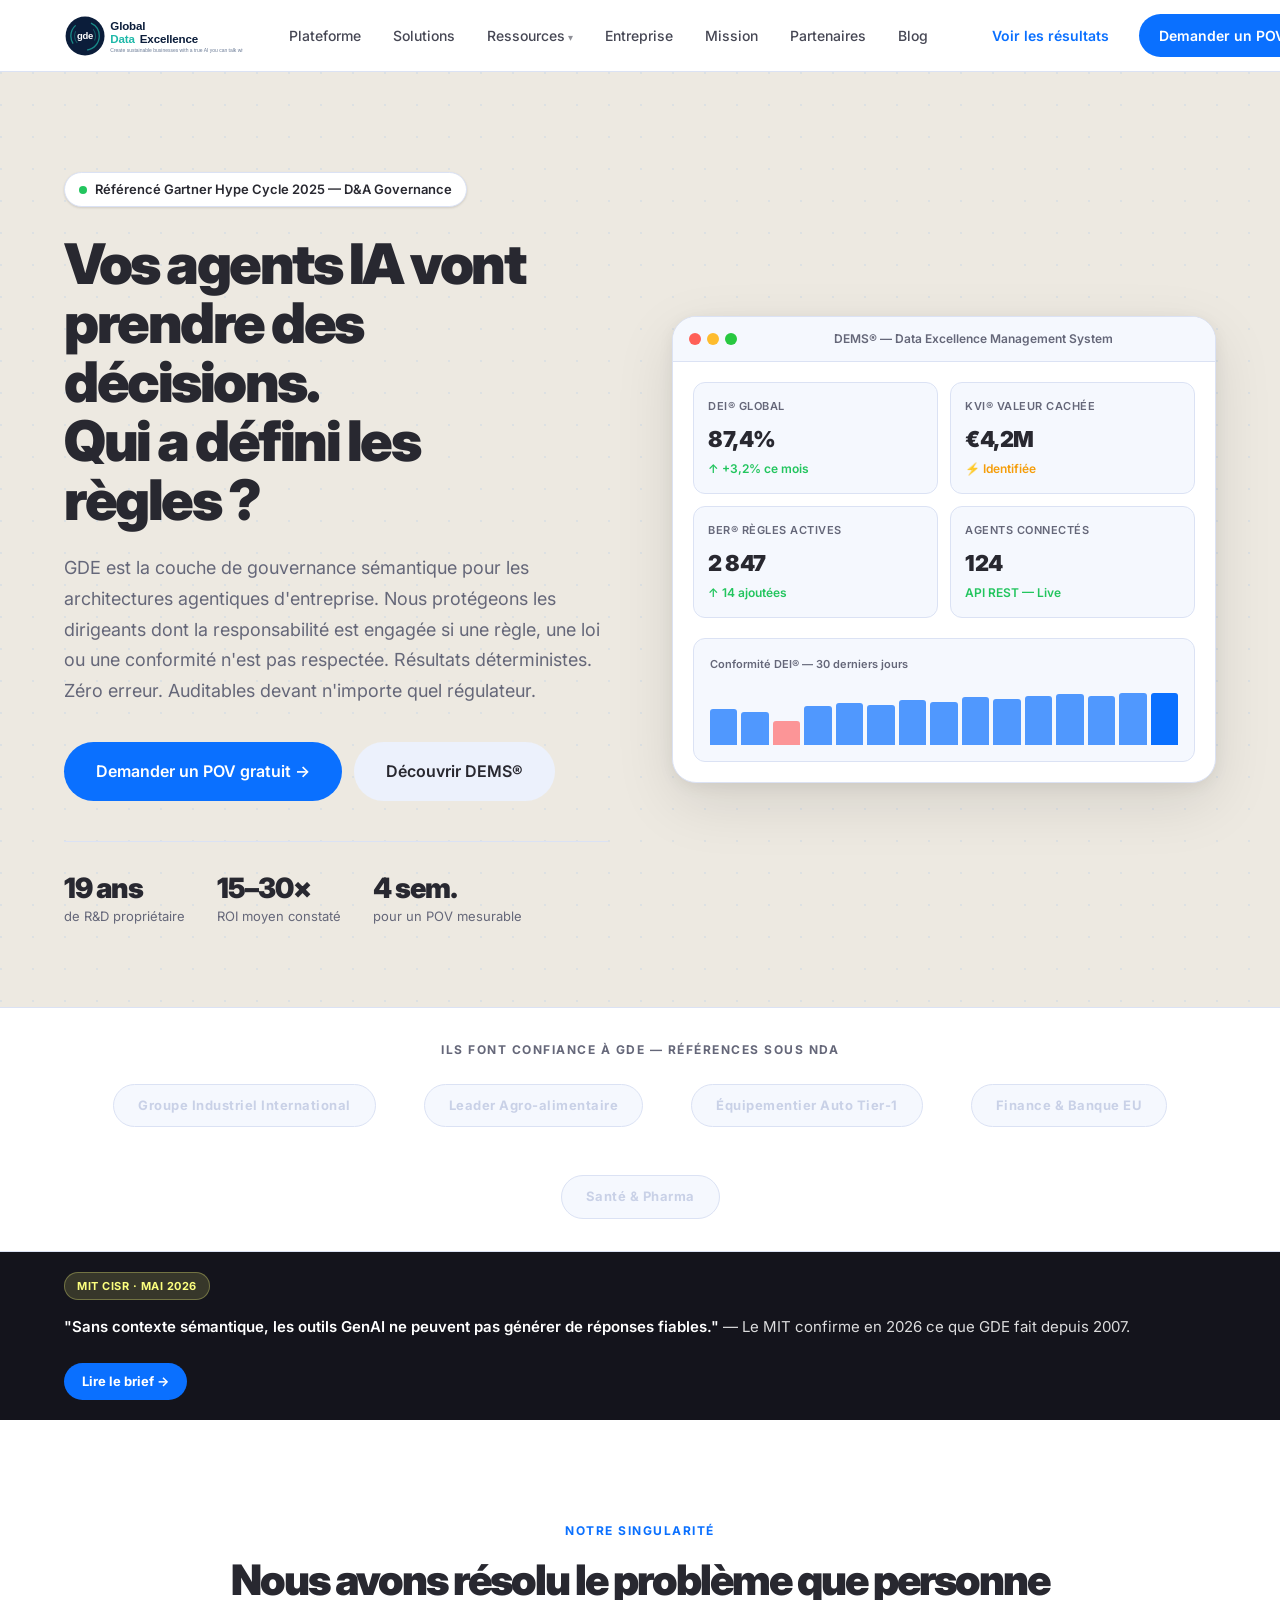
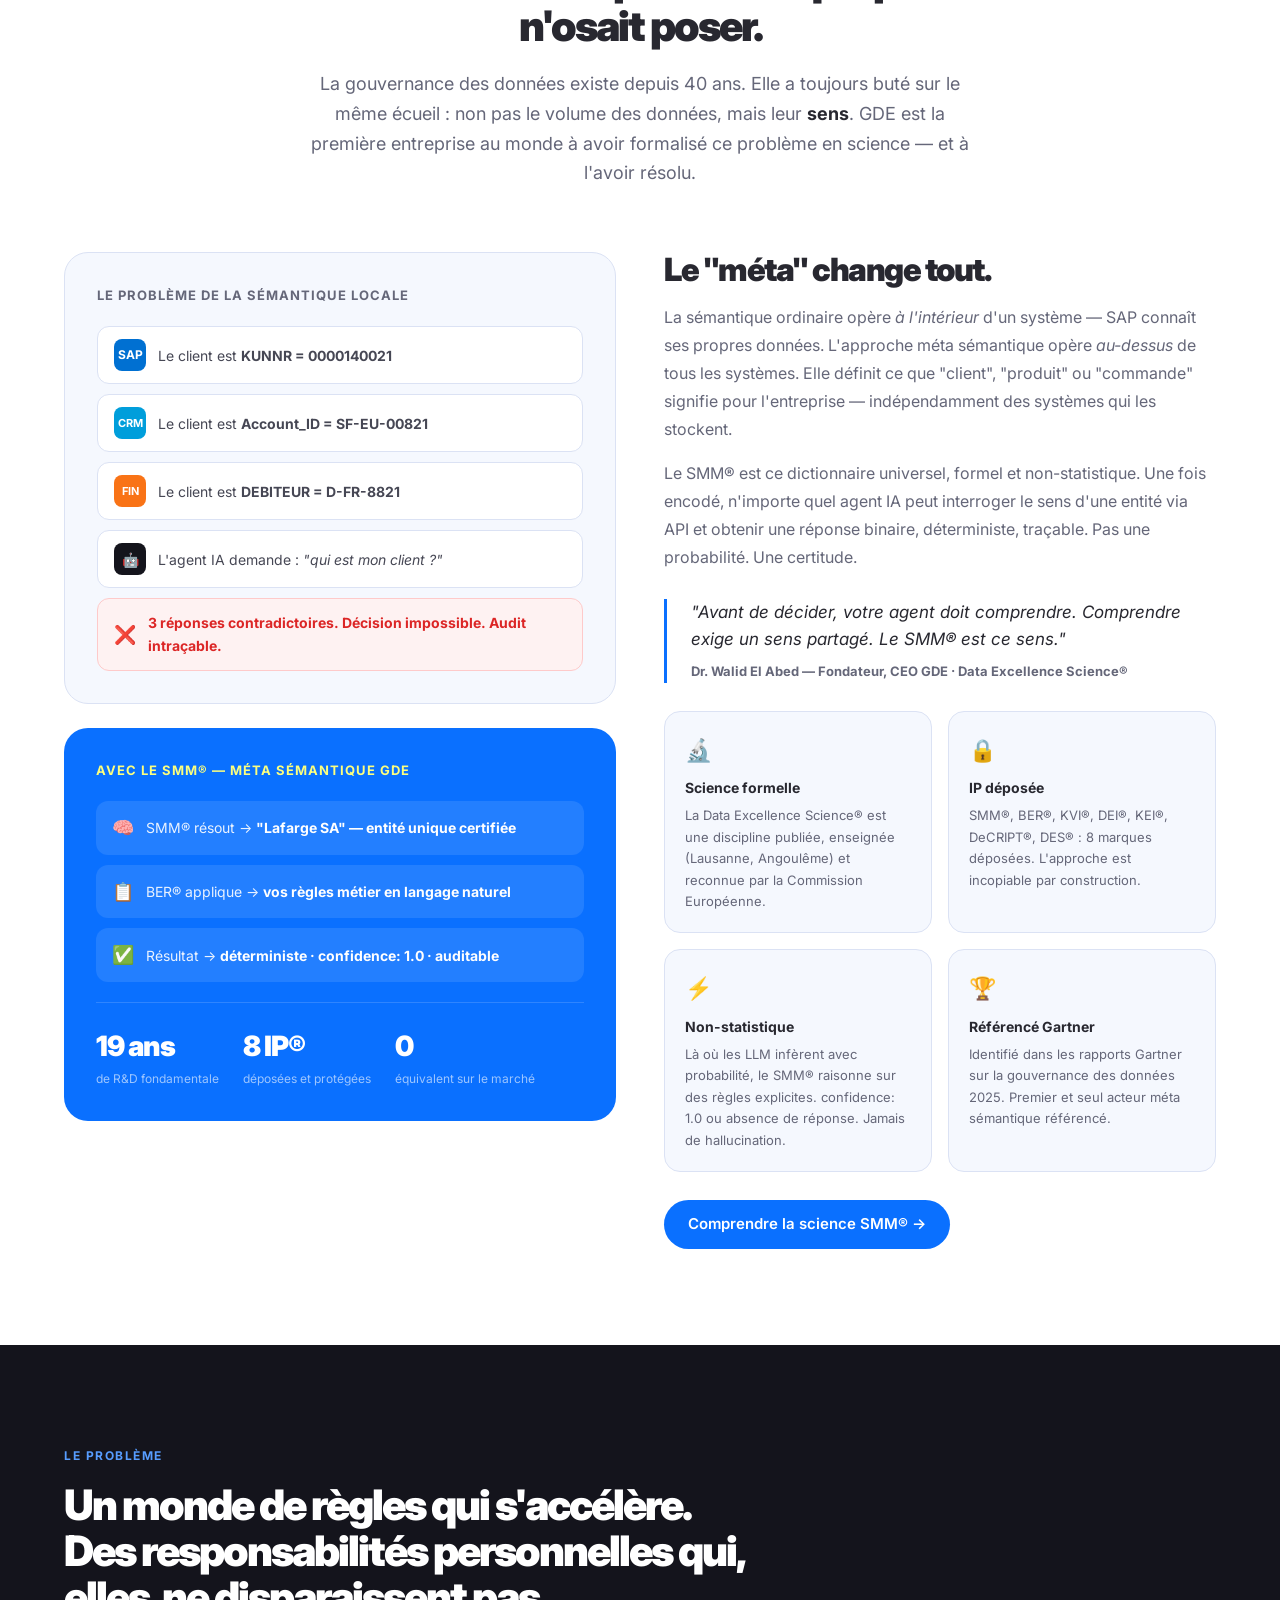
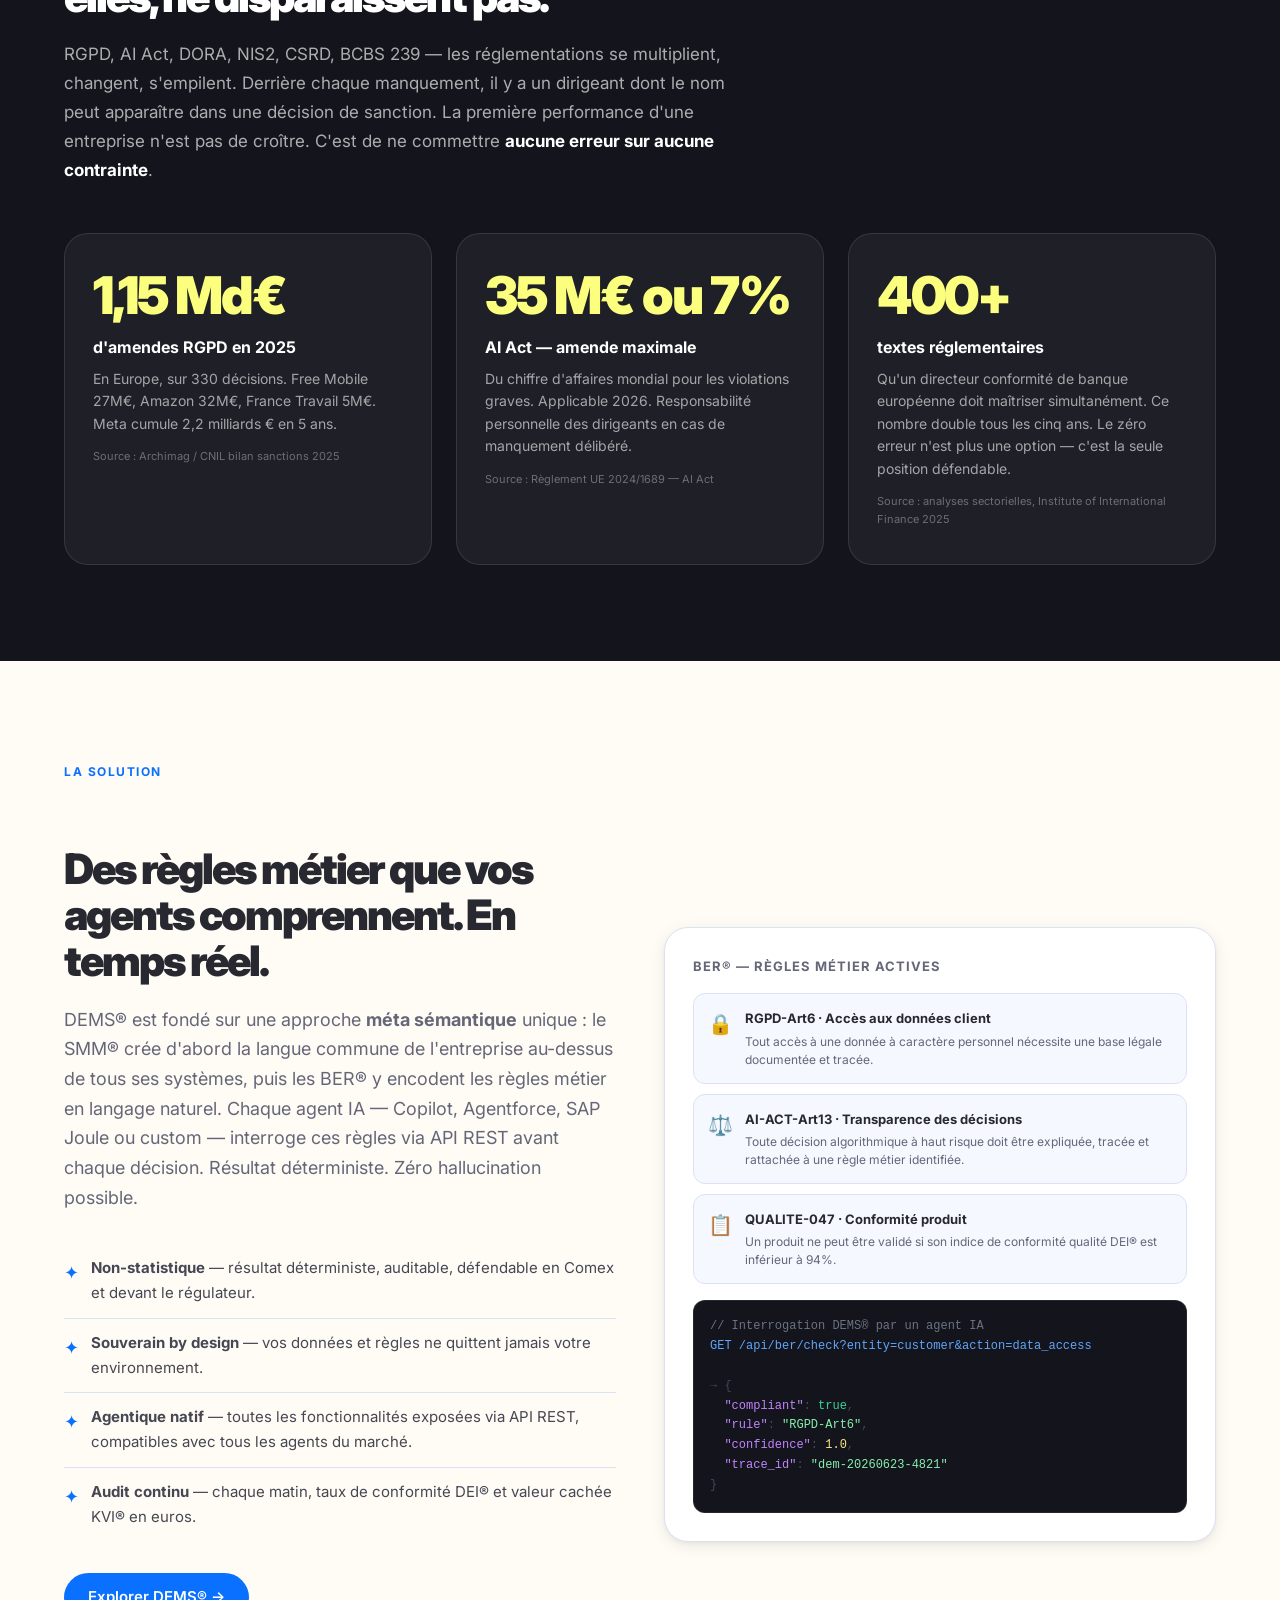
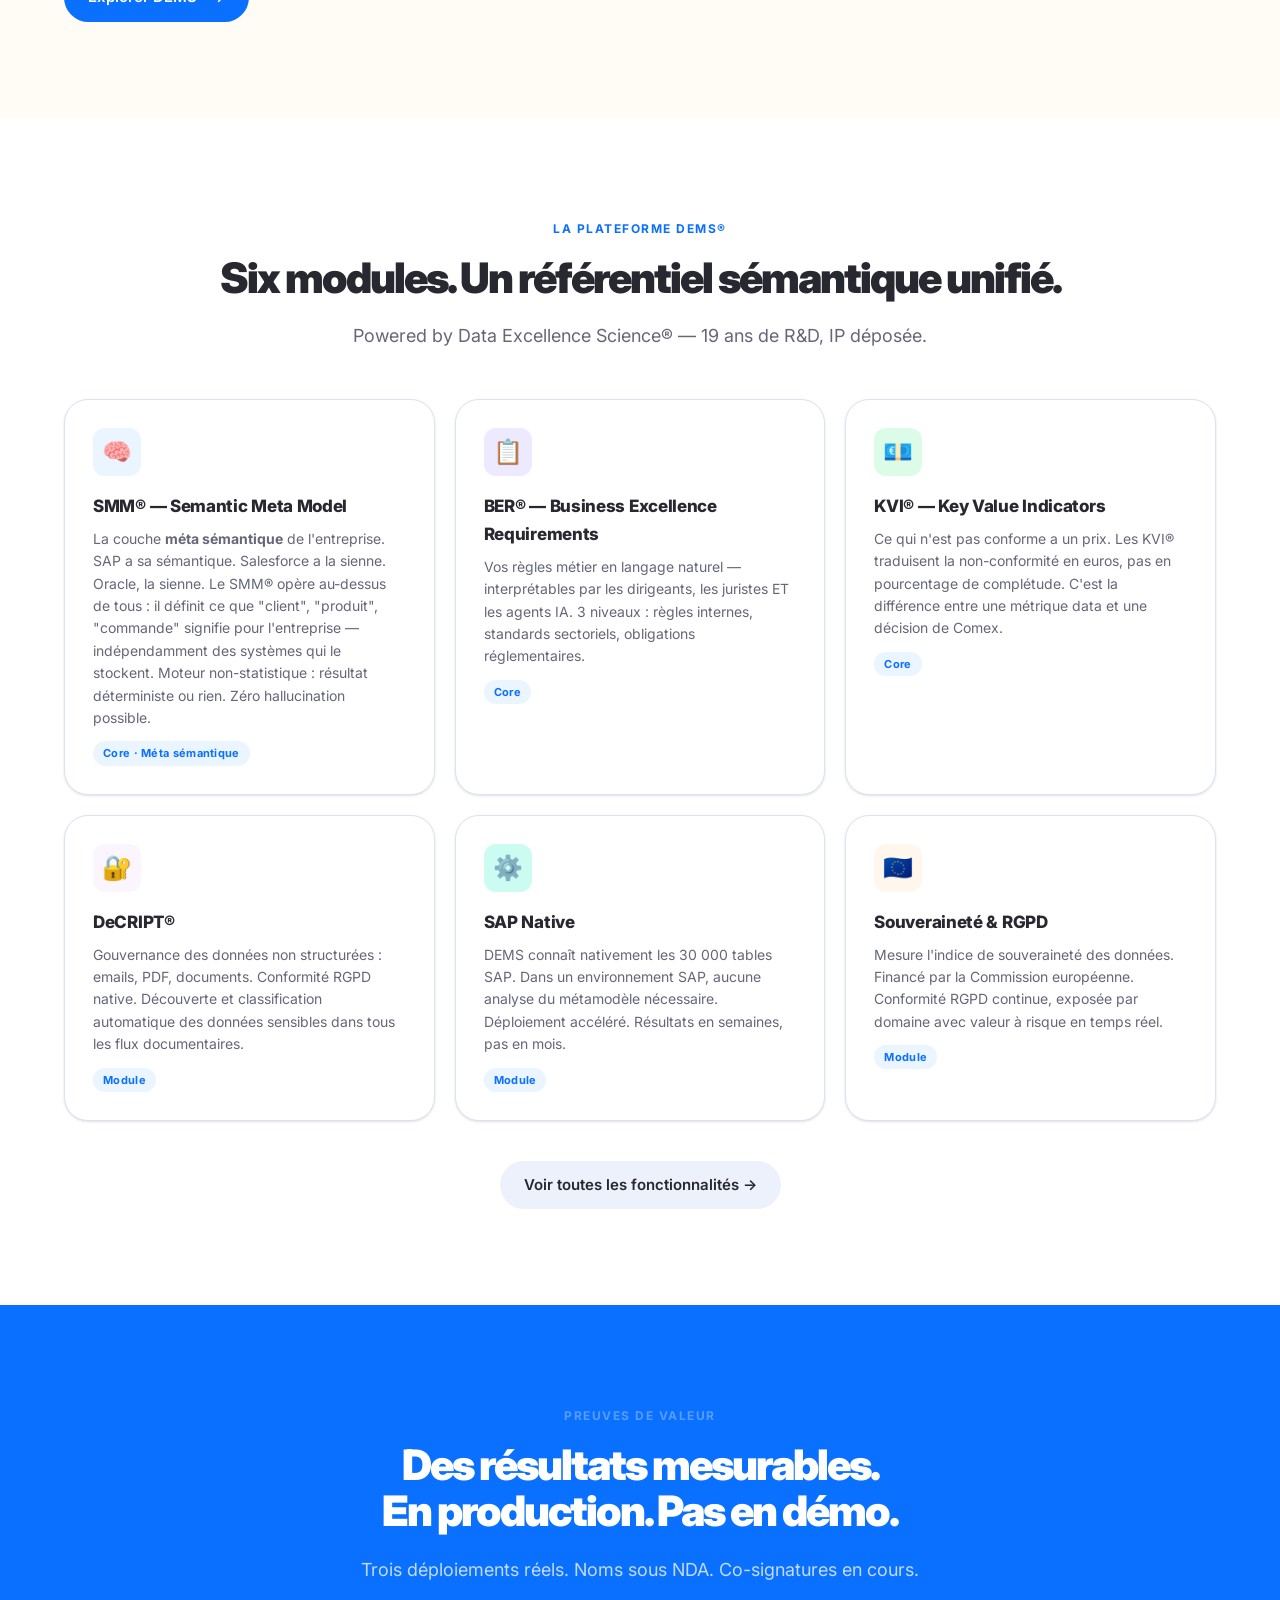
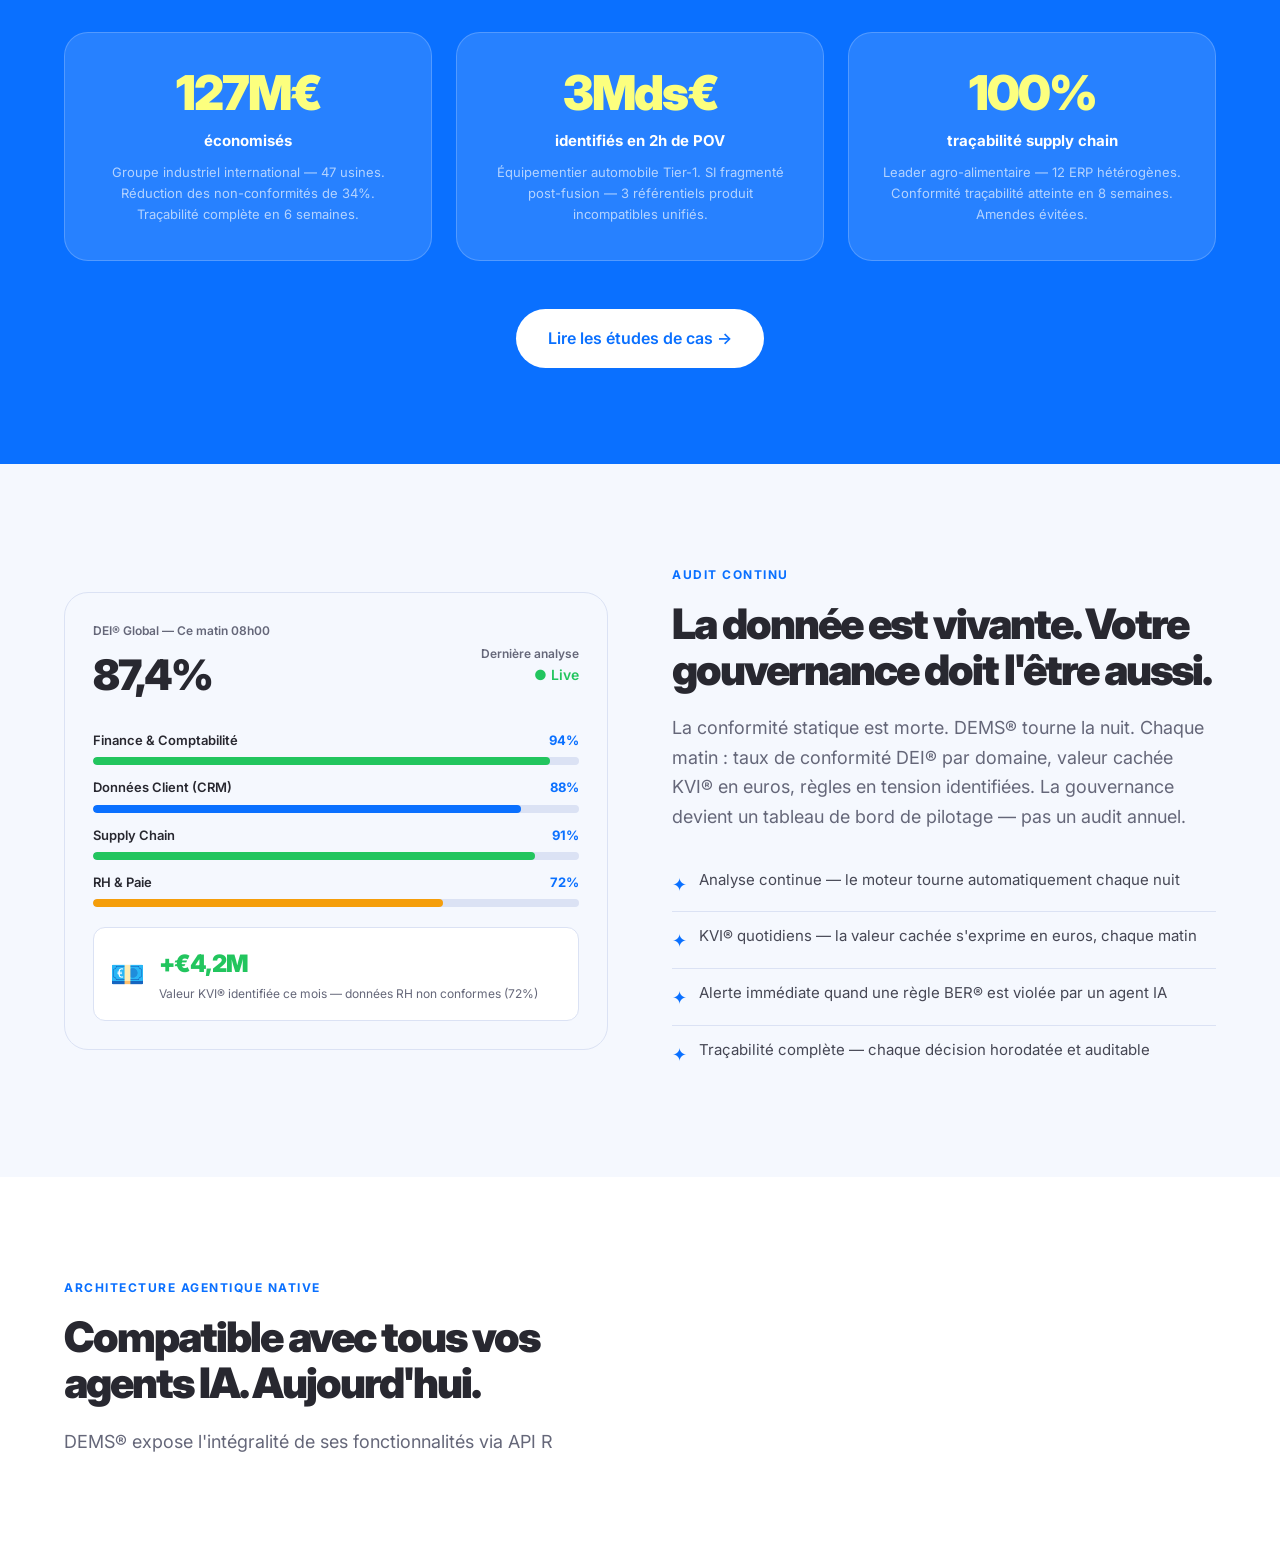
==== commit ae8818f1: "update" ====
--- a/index.html
+++ b/index.html
@@ -3,8 +3,8 @@
 <head>
   <meta charset="UTF-8">
   <meta name="viewport" content="width=device-width, initial-scale=1.0">
-  <title>Semandata — La gouvernance sémantique pour l'entreprise agentique</title>
-  <meta name="description" content="Semandata encode les règles métier de l'entreprise en langage naturel et les expose aux agents IA via API. Déterministe. Souverain. Auditable.">
+  <title>GDE — La gouvernance sémantique pour l'entreprise agentique</title>
+  <meta name="description" content="GDE encode les règles métier de l'entreprise en langage naturel et les expose aux agents IA via API. Déterministe. Souverain. Auditable.">
   <style>
 /* ============================================================
    SEMANDATA — Design System (inspiré Alan.fr)
@@ -82,16 +82,10 @@
   display: flex; align-items: center; justify-content: space-between; gap: 32px;
 }
 .nav-logo {
-  display: flex; align-items: center; gap: 10px;
-  font-size: 20px; font-weight: 800; color: var(--c-heading);
-  letter-spacing: -0.5px; flex-shrink: 0;
-}
-.nav-logo .logo-mark {
-  width: 36px; height: 36px; border-radius: 10px;
-  background: var(--c-blue700);
-  display: flex; align-items: center; justify-content: center;
-  color: white; font-weight: 900; font-size: 16px; letter-spacing: -1px;
-}
+  display: flex; align-items: center;
+  flex-shrink: 0; line-height: 0;
+}
+/* logo-mark replaced by SVG image */
 .nav-links {
   display: flex; align-items: center; gap: 4px;
   list-style: none; flex: 1; justify-content: center;
@@ -104,31 +98,40 @@
 }
 .nav-links a:hover { background: var(--c-grey100); color: var(--c-heading); }
 .nav-links a.active { background: var(--c-blue50); color: var(--c-blue700); font-weight: 600; }
-/* ── Dropdown Ressources ── */
+/* ── Méga-menu Ressources ── */
 .nav-dropdown { position: relative; }
-.nav-dropdown > a::after {
-  content: ' ▾'; font-size: 10px; opacity: 0.6;
-}
-.nav-dropdown-menu {
+.nav-dropdown > a::after { content: ' ▾'; font-size: 10px; opacity: 0.6; }
+.nav-mega-menu {
   display: none;
   position: absolute; top: calc(100% + 8px); left: 50%;
   transform: translateX(-50%);
   background: white; border: 1px solid var(--c-grey200);
   border-radius: var(--r-lg); box-shadow: var(--shadow-lg);
-  min-width: 210px; padding: 8px; z-index: 200;
-  white-space: nowrap;
-}
-.nav-dropdown:hover .nav-dropdown-menu { display: block; }
-.nav-dropdown-menu a {
-  display: block; padding: 10px 14px; border-radius: var(--r-md);
-  font-size: 14px; font-weight: 500; color: var(--c-paragraph);
-  transition: all 0.15s ease;
-}
-.nav-dropdown-menu a:hover { background: var(--c-blue50); color: var(--c-blue700); }
-.nav-dropdown-menu .dropdown-label {
-  font-size: 11px; font-weight: 700; text-transform: uppercase;
-  letter-spacing: 1px; color: var(--c-caption); padding: 6px 14px 4px;
-}
+  width: 660px; padding: 20px; z-index: 200;
+  grid-template-columns: 1fr 1fr 1fr; gap: 0;
+}
+.nav-mega-menu.open { display: grid; }
+.nav-dropdown:hover .nav-mega-menu { display: grid; }
+.mega-col { padding: 0 16px; }
+.mega-col + .mega-col { border-left: 1px solid var(--c-grey200); }
+.mega-col-title {
+  font-size: 11px; font-weight: 800; text-transform: uppercase;
+  letter-spacing: 1.2px; color: var(--c-blue700);
+  padding: 0 0 10px; margin-bottom: 4px;
+  border-bottom: 2px solid var(--c-blue100);
+}
+.mega-col a {
+  display: flex; align-items: flex-start; gap: 8px;
+  padding: 9px 8px; border-radius: var(--r-md);
+  font-size: 13px; font-weight: 500; color: var(--c-paragraph);
+  transition: all 0.15s ease; line-height: 1.35; text-decoration: none;
+}
+.mega-col a:hover { background: var(--c-blue50); color: var(--c-blue700); }
+.mega-col a .mi { font-size: 15px; flex-shrink: 0; margin-top: 1px; }
+.mega-col a .ml { display: flex; flex-direction: column; }
+.mega-col a .ml strong { font-weight: 700; color: var(--c-heading); font-size: 13px; }
+.mega-col a .ml span { font-size: 11px; color: var(--c-caption); margin-top: 1px; }
+@media (max-width: 768px) { .nav-mega-menu { display: none !important; } }
 
 .nav-cta { display: flex; align-items: center; gap: 12px; flex-shrink: 0; }
 
@@ -653,20 +656,67 @@
 <nav class="nav">
   <div class="nav-inner">
     <a href="index.html" class="nav-logo">
-      <div class="logo-mark">Sm</div>
-      Semandata
+      <img src="assets/logo-gde.svg" alt="GDE — Global Data Excellence" style="height:42px;width:auto;">
     </a>
     <ul class="nav-links">
       <li><a href="plateforme.html">Plateforme</a></li>
       <li><a href="solutions.html">Solutions</a></li>
-      <li class="nav-dropdown">
-      <a href="ressources.html">Ressources</a>
-      <div class="nav-dropdown-menu">
-        <div class="dropdown-label">Ressources</div>
-        <a href="ressources.html#temoignages">Témoignages clients</a>
-        <a href="ressources.html#insights">Références &amp; Insights</a>
-        <a href="ressources.html#guides">Guides pratiques</a>
-        <a href="ressources.html#articles">Articles</a>
+      <li class="nav-dropdown" id="nav-ressources">
+      <a href="ressources.html" onclick="toggleMega(event)">Ressources</a>
+      <div class="nav-mega-menu">
+        <div class="mega-col">
+          <div class="mega-col-title">Témoignages</div>
+          <a href="ressources.html#temoignage-auto">
+            <span class="mi">🚗</span>
+            <span class="ml"><strong>Automobile Tier-1</strong><span>3 Mds€ identifiés en 2h de POV</span></span>
+          </a>
+          <a href="ressources.html#temoignage-agro">
+            <span class="mi">🌾</span>
+            <span class="ml"><strong>Agro-alimentaire</strong><span>100% traçabilité supply chain — 8 sem.</span></span>
+          </a>
+          <a href="ressources.html#temoignage-industrie">
+            <span class="mi">🏗️</span>
+            <span class="ml"><strong>Industrie Matériaux</strong><span>127M€ économisés — 47 usines</span></span>
+          </a>
+        </div>
+        <div class="mega-col">
+          <div class="mega-col-title">Insights</div>
+          <a href="ressources.html#insight-mit">
+            <span class="mi">🎓</span>
+            <span class="ml"><strong>MIT CISR — Mai 2026</strong><span>Semantic Layer : la preuve empirique</span></span>
+          </a>
+          <a href="ressources.html#insight-gartner">
+            <span class="mi">📊</span>
+            <span class="ml"><strong>Gartner Research</strong><span>40% projets agentiques abandonnés d'ici 2027</span></span>
+          </a>
+          <a href="ressources.html#insight-reglementaire">
+            <span class="mi">⚖️</span>
+            <span class="ml"><strong>Paysage réglementaire</strong><span>RGPD · AI Act · DORA · NIS2 · CSRD</span></span>
+          </a>
+          <a href="ressources.html#insight-incidents">
+            <span class="mi">🔴</span>
+            <span class="ml"><strong>Incidents de référence</strong><span>Knight Capital, VW, TikTok, Meta…</span></span>
+          </a>
+        </div>
+        <div class="mega-col">
+          <div class="mega-col-title">Guides</div>
+          <a href="ressources.html#guide-pov">
+            <span class="mi">🔍</span>
+            <span class="ml"><strong>Guide POV</strong><span>Cadrer votre Proof of Value en 4 semaines</span></span>
+          </a>
+          <a href="ressources.html#guide-ai-act">
+            <span class="mi">📋</span>
+            <span class="ml"><strong>Guide Conformité AI Act</strong><span>Ce qu'il faut avant 2027</span></span>
+          </a>
+          <a href="ressources.html#guide-deploiement">
+            <span class="mi">☁️</span>
+            <span class="ml"><strong>Guide Déploiement Souverain</strong><span>DEMS® dans votre cloud ou on-premise</span></span>
+          </a>
+          <a href="ressources.html#guide-kvi">
+            <span class="mi">💶</span>
+            <span class="ml"><strong>Guide KVI®</strong><span>Valoriser votre risque en euros</span></span>
+          </a>
+        </div>
       </div>
     </li>
       <li><a href="entreprise.html">Entreprise</a></li>
@@ -676,7 +726,7 @@
     </ul>
     <div class="nav-cta">
       <a href="ressources.html" class="btn btn-ghost" style="font-size:14px;padding:10px 18px;">Voir les résultats</a>
-      <a href="mailto:contact@semandata.com?subject=Demande de POV Semandata" class="btn btn-primary" style="font-size:14px;padding:10px 20px;">Demander un POV →</a>
+      <a href="mailto:contact@semandata.com?subject=Demande de POV GDE" class="btn btn-primary" style="font-size:14px;padding:10px 20px;">Demander un POV →</a>
     </div>
   </div>
 </nav>
@@ -690,9 +740,9 @@
         Référencé Gartner Hype Cycle 2025 — D&A Governance
       </div>
       <h1>Vos agents IA vont prendre des décisions.<br>Qui a défini les règles&nbsp;?</h1>
-      <p class="hero-sub">Semandata est la couche de gouvernance sémantique pour les architectures agentiques d'entreprise. Nous protégeons les dirigeants dont la responsabilité est engagée si une règle, une loi ou une conformité n'est pas respectée. Résultats déterministes. Zéro erreur. Auditables devant n'importe quel régulateur.</p>
+      <p class="hero-sub">GDE est la couche de gouvernance sémantique pour les architectures agentiques d'entreprise. Nous protégeons les dirigeants dont la responsabilité est engagée si une règle, une loi ou une conformité n'est pas respectée. Résultats déterministes. Zéro erreur. Auditables devant n'importe quel régulateur.</p>
       <div class="hero-actions">
-        <a href="mailto:contact@semandata.com?subject=Demande de POV Semandata" class="btn btn-primary btn-lg">Demander un POV gratuit →</a>
+        <a href="mailto:contact@semandata.com?subject=Demande de POV GDE" class="btn btn-primary btn-lg">Demander un POV gratuit →</a>
         <a href="plateforme.html" class="btn btn-secondary btn-lg">Découvrir DEMS®</a>
       </div>
       <div class="hero-stats">
@@ -771,7 +821,7 @@
 <!-- ── Logos strip ── -->
 <div class="logos-strip">
   <div class="container">
-    <p class="logos-label">Ils font confiance à Semandata — références sous NDA</p>
+    <p class="logos-label">Ils font confiance à GDE — références sous NDA</p>
     <div class="logos-row">
       <div class="logo-pill">Groupe Industriel International</div>
       <div class="logo-pill">Leader Agro-alimentaire</div>
@@ -787,7 +837,7 @@
   <div style="max-width:1200px;margin:0 auto;padding:20px 24px;display:flex;align-items:center;justify-content:space-between;gap:24px;flex-wrap:wrap;">
     <div style="display:flex;align-items:center;gap:16px;flex-wrap:wrap;">
       <div style="display:inline-flex;align-items:center;gap:6px;background:rgba(252,255,126,0.15);border:1px solid rgba(252,255,126,0.3);border-radius:var(--r-pill);padding:4px 12px;font-size:11px;font-weight:700;color:var(--c-yellow);letter-spacing:0.5px;text-transform:uppercase;flex-shrink:0;">MIT CISR · Mai 2026</div>
-      <span style="font-size:15px;color:rgba(255,255,255,0.85);line-height:1.5;"><em style="font-style:normal;color:white;font-weight:600;">"Sans contexte sémantique, les outils GenAI ne peuvent pas générer de réponses fiables."</em> — Le MIT confirme en 2026 ce que Semandata fait depuis 2007.</span>
+      <span style="font-size:15px;color:rgba(255,255,255,0.85);line-height:1.5;"><em style="font-style:normal;color:white;font-weight:600;">"Sans contexte sémantique, les outils GenAI ne peuvent pas générer de réponses fiables."</em> — Le MIT confirme en 2026 ce que GDE fait depuis 2007.</span>
     </div>
     <a href="blog.html" style="display:inline-flex;align-items:center;gap:6px;background:var(--c-blue700);color:white;padding:8px 18px;border-radius:var(--r-pill);font-size:13px;font-weight:700;white-space:nowrap;flex-shrink:0;">Lire le brief →</a>
   </div>
@@ -799,7 +849,7 @@
     <div style="text-align:center;margin-bottom:64px;">
       <span class="section-label">Notre singularité</span>
       <h2 class="section-title" style="max-width:820px;margin:0 auto 20px;">Nous avons résolu le problème que personne n'osait poser.</h2>
-      <p class="section-subtitle" style="max-width:680px;margin:0 auto;">La gouvernance des données existe depuis 40 ans. Elle a toujours buté sur le même écueil : non pas le volume des données, mais leur <strong style="color:var(--c-heading);">sens</strong>. Semandata est la première entreprise au monde à avoir formalisé ce problème en science — et à l'avoir résolu.</p>
+      <p class="section-subtitle" style="max-width:680px;margin:0 auto;">La gouvernance des données existe depuis 40 ans. Elle a toujours buté sur le même écueil : non pas le volume des données, mais leur <strong style="color:var(--c-heading);">sens</strong>. GDE est la première entreprise au monde à avoir formalisé ce problème en science — et à l'avoir résolu.</p>
     </div>
 
     <div style="display:grid;grid-template-columns:1fr 1fr;gap:48px;align-items:start;">
@@ -832,7 +882,7 @@
         </div>
 
         <div style="background:var(--c-blue700);border-radius:var(--r-xl);padding:32px;">
-          <div style="font-size:13px;font-weight:700;color:var(--c-yellow);letter-spacing:1px;text-transform:uppercase;margin-bottom:20px;">Avec le SMM® — Méta sémantique Semandata</div>
+          <div style="font-size:13px;font-weight:700;color:var(--c-yellow);letter-spacing:1px;text-transform:uppercase;margin-bottom:20px;">Avec le SMM® — Méta sémantique GDE</div>
           <div style="display:flex;flex-direction:column;gap:10px;">
             <div style="display:flex;align-items:center;gap:12px;padding:12px 16px;background:rgba(255,255,255,0.1);border-radius:var(--r-md);">
               <div style="font-size:18px;flex-shrink:0;">🧠</div>
@@ -874,7 +924,7 @@
 
         <div style="border-left:3px solid var(--c-blue700);padding-left:24px;">
           <p style="font-size:17px;font-style:italic;color:var(--c-heading);line-height:1.6;margin-bottom:8px;">"Avant de décider, votre agent doit comprendre. Comprendre exige un sens partagé. Le SMM® est ce sens."</p>
-          <div style="font-size:13px;font-weight:700;color:var(--c-caption);">Dr. Walid El Abed — Fondateur, CEO Semandata · Data Excellence Science®</div>
+          <div style="font-size:13px;font-weight:700;color:var(--c-caption);">Dr. Walid El Abed — Fondateur, CEO GDE · Data Excellence Science®</div>
         </div>
 
         <div style="display:grid;grid-template-columns:1fr 1fr;gap:16px;">
